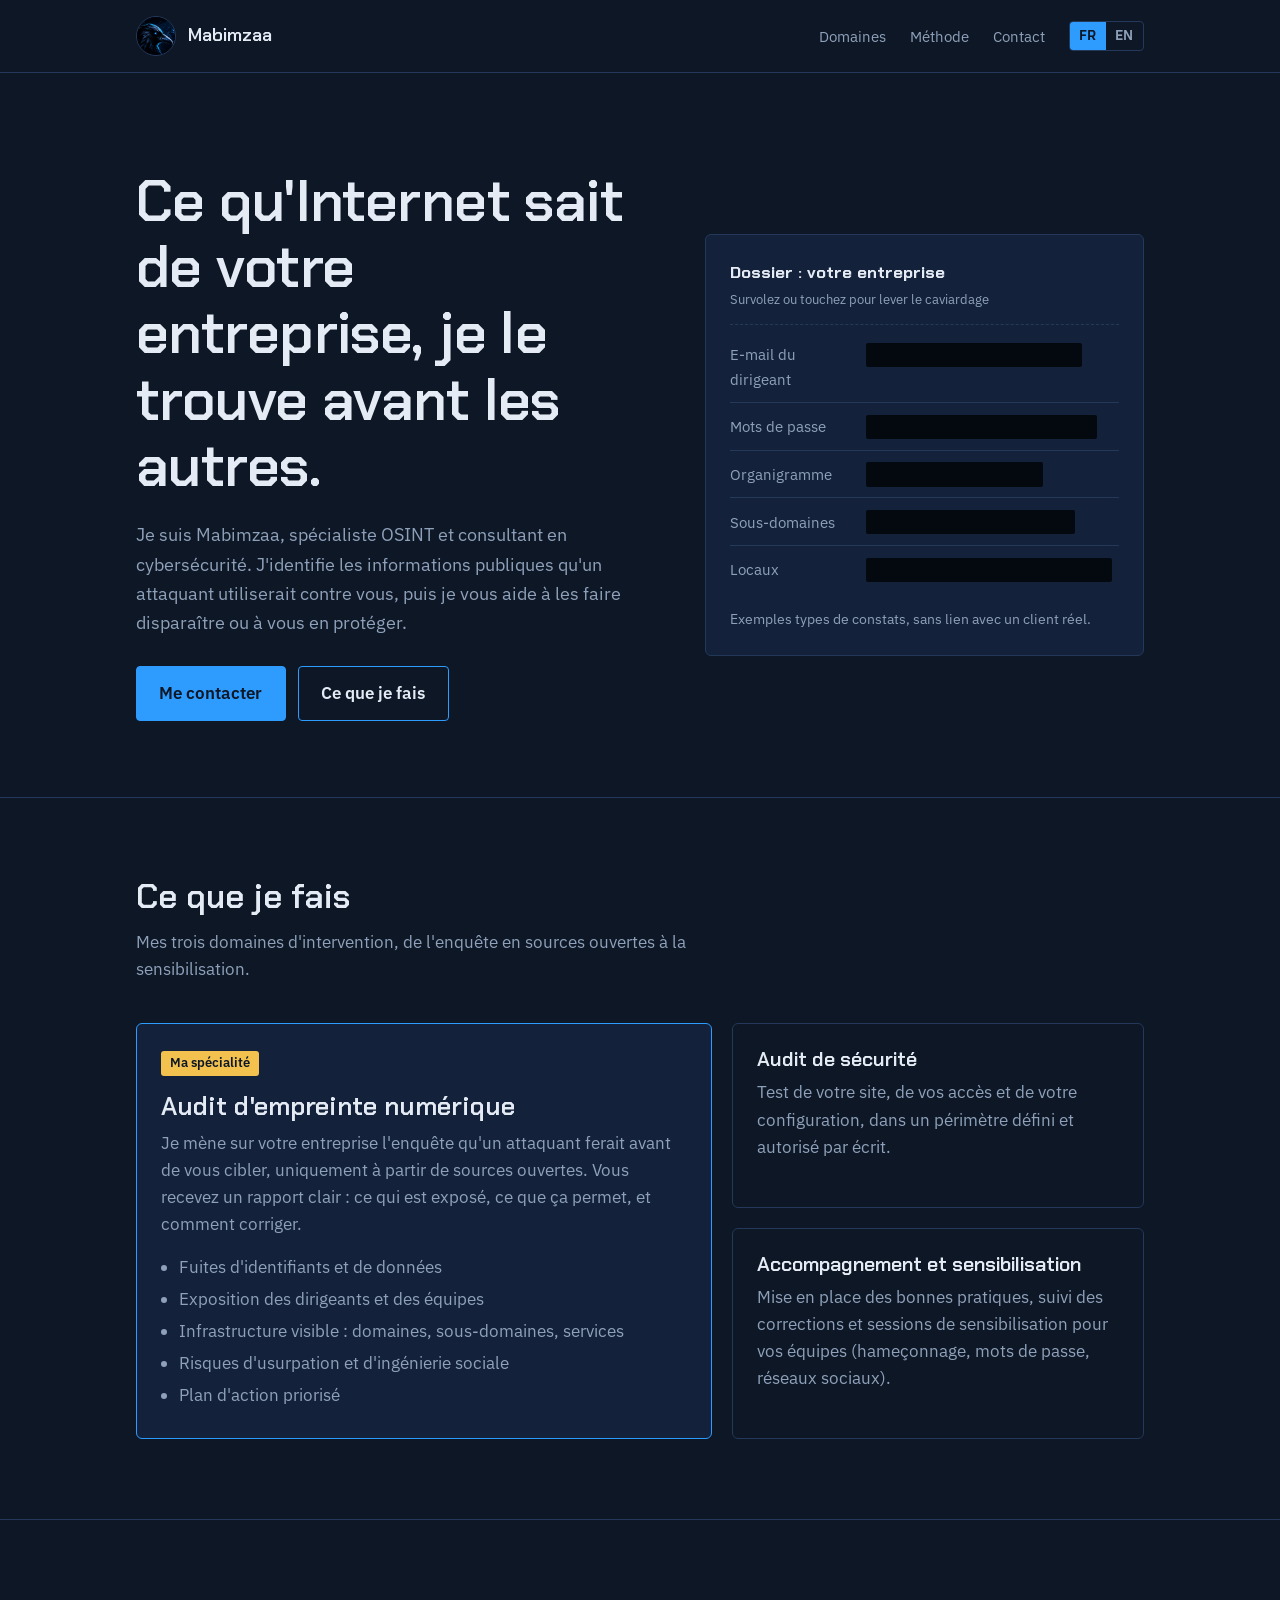
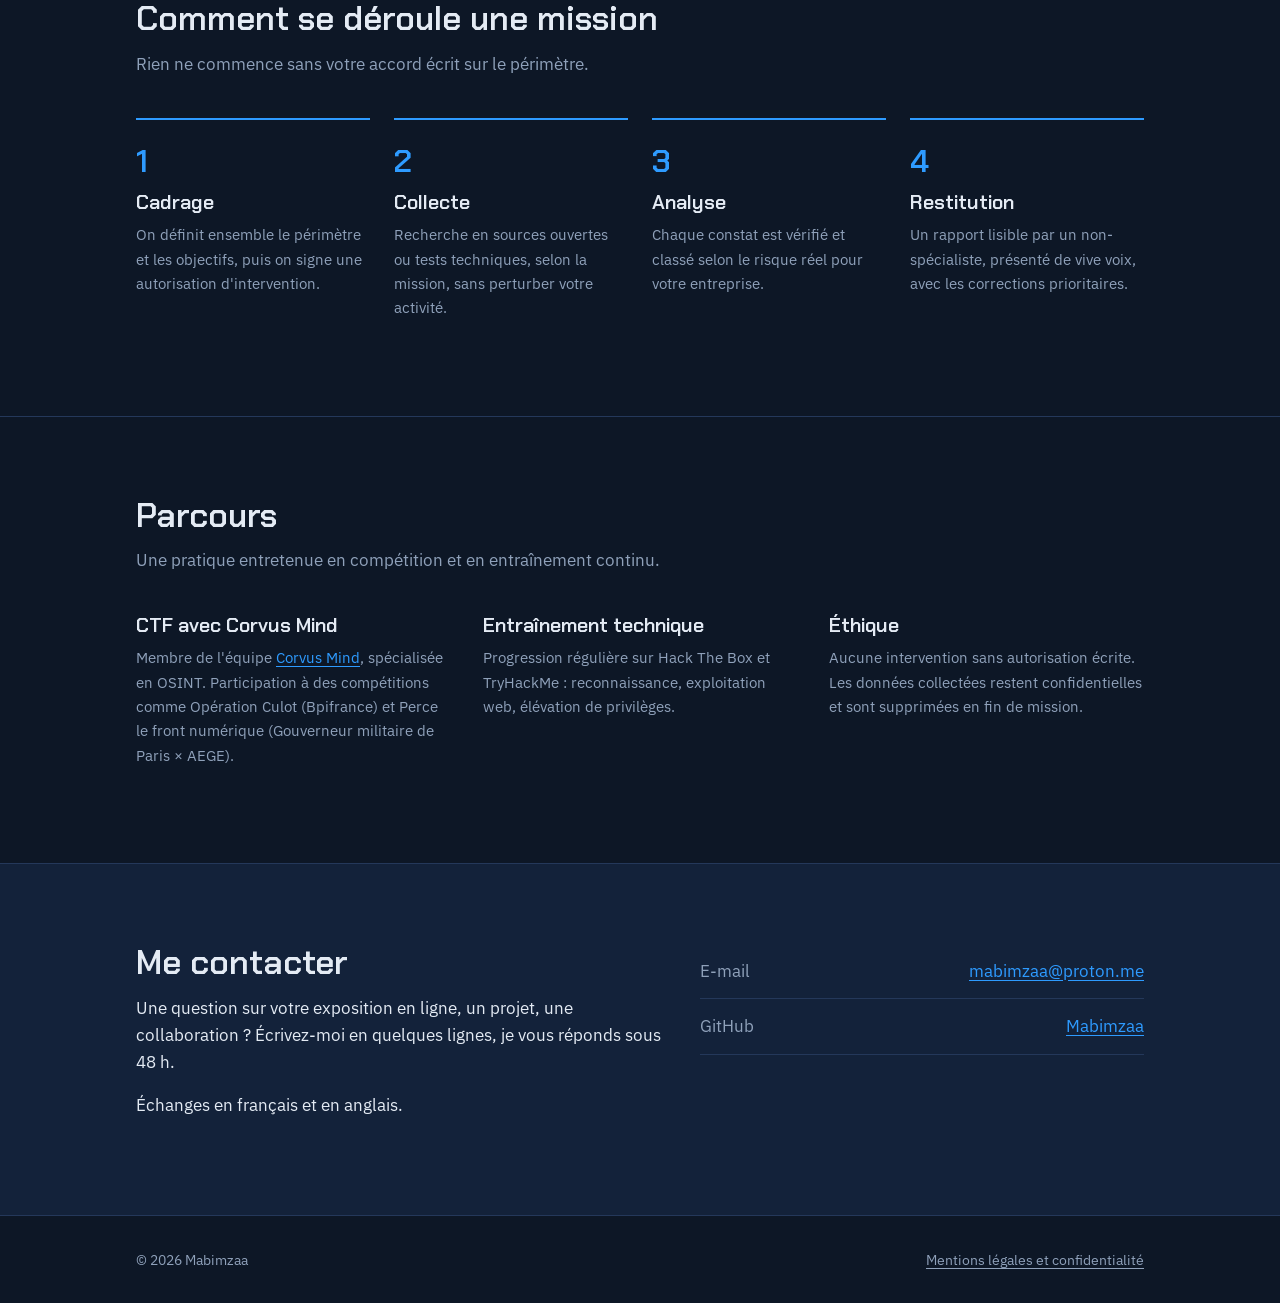
==== index.html @ 9abc3581 "Première version du site" ====
<!doctype html>
<html lang="fr">
<head>
  <meta charset="utf-8">
  <meta name="viewport" content="width=device-width, initial-scale=1">
  <title>Mabimzaa · OSINT et audit de sécurité</title>
  <meta name="description" content="Spécialiste OSINT et consultant en cybersécurité : audit d'empreinte numérique, audit de sécurité et accompagnement pour TPE, PME et indépendants.">

  <link rel="alternate" hreflang="fr" href="https://mabimzaa.github.io/">
  <link rel="alternate" hreflang="en" href="https://mabimzaa.github.io/en/">
  <link rel="alternate" hreflang="x-default" href="https://mabimzaa.github.io/en/">
  <link rel="canonical" href="https://mabimzaa.github.io/">

  <meta property="og:title" content="Mabimzaa · OSINT et audit de sécurité">
  <meta property="og:description" content="Ce qu'Internet sait de votre entreprise, je le trouve avant les autres.">
  <meta property="og:type" content="website">
  <meta property="og:url" content="https://mabimzaa.github.io/">
  <meta property="og:image" content="https://mabimzaa.github.io/assets/avatar.jpg">

  <link rel="icon" href="assets/avatar.jpg">
  <link rel="preconnect" href="https://fonts.googleapis.com">
  <link rel="preconnect" href="https://fonts.gstatic.com" crossorigin>
  <link href="https://fonts.googleapis.com/css2?family=Chakra+Petch:wght@500;600&family=IBM+Plex+Sans:wght@400;500;600&display=swap" rel="stylesheet">
  <link rel="stylesheet" href="assets/style.css">
</head>
<body>
  <a class="skip" href="#contenu">Aller au contenu</a>

  <header class="site-header">
    <div class="wrap">
      <a class="brand" href="./">
        <img src="assets/avatar.jpg" alt="" width="40" height="40">
        Mabimzaa
      </a>
      <nav class="nav" aria-label="Navigation principale">
        <a class="nav-link" href="#services">Domaines</a>
        <a class="nav-link" href="#methode">Méthode</a>
        <a class="nav-link" href="#contact">Contact</a>
        <div class="lang" aria-label="Langue">
          <span aria-current="true">FR</span>
          <a href="en/" hreflang="en" lang="en">EN</a>
        </div>
      </nav>
    </div>
  </header>

  <main id="contenu">

    <!-- HERO -->
    <section class="hero">
      <div class="wrap">
        <div>
          <h1>Ce qu'Internet sait de votre entreprise, je le trouve avant les autres.</h1>
          <p class="lead">Je suis Mabimzaa, spécialiste OSINT et consultant en cybersécurité. J'identifie les informations publiques qu'un attaquant utiliserait contre vous, puis je vous aide à les faire disparaître ou à vous en protéger.</p>
          <div class="actions">
            <a class="btn btn-primary" href="#contact">Me contacter</a>
            <a class="btn btn-ghost" href="#services">Ce que je fais</a>
          </div>
        </div>

        <aside class="dossier" aria-label="Exemple de constats d'un audit">
          <div class="dossier-head">
            <strong>Dossier : votre entreprise</strong>
            <small>Survolez ou touchez pour lever le caviardage</small>
          </div>
          <ul>
            <li>
              <span class="k">E-mail du dirigeant</span>
              <button class="redact" type="button" aria-expanded="false">Visible sur un ancien annuaire</button>
            </li>
            <li>
              <span class="k">Mots de passe</span>
              <button class="redact" type="button" aria-expanded="false">Présents dans 2 fuites publiques</button>
            </li>
            <li>
              <span class="k">Organigramme</span>
              <button class="redact" type="button" aria-expanded="false">Reconstitué via LinkedIn</button>
            </li>
            <li>
              <span class="k">Sous-domaines</span>
              <button class="redact" type="button" aria-expanded="false">Un site de test oublié en ligne</button>
            </li>
            <li>
              <span class="k">Locaux</span>
              <button class="redact" type="button" aria-expanded="false">Badge photographié sur Instagram</button>
            </li>
          </ul>
          <p class="dossier-note">Exemples types de constats, sans lien avec un client réel.</p>
        </aside>
      </div>
    </section>

    <!-- SERVICES -->
    <section class="section" id="services">
      <div class="wrap">
        <h2>Ce que je fais</h2>
        <p class="section-intro">Mes trois domaines d'intervention, de l'enquête en sources ouvertes à la sensibilisation.</p>

        <div class="services">
          <article class="service service-main">
            <span class="tag">Ma spécialité</span>
            <h3>Audit d'empreinte numérique</h3>
            <p>Je mène sur votre entreprise l'enquête qu'un attaquant ferait avant de vous cibler, uniquement à partir de sources ouvertes. Vous recevez un rapport clair : ce qui est exposé, ce que ça permet, et comment corriger.</p>
            <ul>
              <li>Fuites d'identifiants et de données</li>
              <li>Exposition des dirigeants et des équipes</li>
              <li>Infrastructure visible : domaines, sous-domaines, services</li>
              <li>Risques d'usurpation et d'ingénierie sociale</li>
              <li>Plan d'action priorisé</li>
            </ul>
          </article>

          <article class="service">
            <h3>Audit de sécurité</h3>
            <p>Test de votre site, de vos accès et de votre configuration, dans un périmètre défini et autorisé par écrit.</p>
          </article>

          <article class="service">
            <h3>Accompagnement et sensibilisation</h3>
            <p>Mise en place des bonnes pratiques, suivi des corrections et sessions de sensibilisation pour vos équipes (hameçonnage, mots de passe, réseaux sociaux).</p>
          </article>
        </div>
      </div>
    </section>

    <!-- METHODE -->
    <section class="section" id="methode">
      <div class="wrap">
        <h2>Comment se déroule une mission</h2>
        <p class="section-intro">Rien ne commence sans votre accord écrit sur le périmètre.</p>

        <ol class="steps">
          <li>
            <h3>Cadrage</h3>
            <p>On définit ensemble le périmètre et les objectifs, puis on signe une autorisation d'intervention.</p>
          </li>
          <li>
            <h3>Collecte</h3>
            <p>Recherche en sources ouvertes ou tests techniques, selon la mission, sans perturber votre activité.</p>
          </li>
          <li>
            <h3>Analyse</h3>
            <p>Chaque constat est vérifié et classé selon le risque réel pour votre entreprise.</p>
          </li>
          <li>
            <h3>Restitution</h3>
            <p>Un rapport lisible par un non-spécialiste, présenté de vive voix, avec les corrections prioritaires.</p>
          </li>
        </ol>
      </div>
    </section>

    <!-- PARCOURS -->
    <section class="section" id="parcours">
      <div class="wrap">
        <h2>Parcours</h2>
        <p class="section-intro">Une pratique entretenue en compétition et en entraînement continu.</p>

        <div class="track">
          <div>
            <h3>CTF avec Corvus Mind</h3>
            <p>Membre de l'équipe <a href="https://shsh-commits.github.io/corvusmind/">Corvus Mind</a>, spécialisée en OSINT. Participation à des compétitions comme Opération Culot (Bpifrance) et Perce le front numérique (Gouverneur militaire de Paris × AEGE).</p>
          </div>
          <div>
            <h3>Entraînement technique</h3>
            <p>Progression régulière sur Hack The Box et TryHackMe : reconnaissance, exploitation web, élévation de privilèges.</p>
          </div>
          <div>
            <h3>Éthique</h3>
            <p>Aucune intervention sans autorisation écrite. Les données collectées restent confidentielles et sont supprimées en fin de mission.</p>
          </div>
        </div>
      </div>
    </section>

    <!-- CONTACT -->
    <section class="section contact" id="contact">
      <div class="wrap">
        <div>
          <h2>Me contacter</h2>
          <p>Une question sur votre exposition en ligne, un projet, une collaboration ? Écrivez-moi en quelques lignes, je vous réponds sous 48 h.</p>
          <p>Échanges en français et en anglais.</p>
        </div>
        <ul class="contact-list">
          <li><span>E-mail</span> <a href="mailto:mabimzaa@proton.me">mabimzaa@proton.me</a></li>
          <li><span>GitHub</span> <a href="https://github.com/Mabimzaa">Mabimzaa</a></li>
        </ul>
      </div>
    </section>

  </main>

  <footer class="site-footer">
    <div class="wrap">
      <span>© <span id="year">2026</span> Mabimzaa</span>
      <a href="mentions-legales.html">Mentions légales et confidentialité</a>
    </div>
  </footer>

  <script src="assets/main.js"></script>
</body>
</html>
---- assets/style.css ----
/* ==========================================================
   Mabimzaa — site perso OSINT & cybersécurité
   Palette reprise de l'avatar (bleu nuit + bleu électrique)
   + un jaune "surligneur" pour ce qui a été trouvé.
   ========================================================== */

:root {
  --ink: #0d1726;          /* fond principal, bleu nuit */
  --ink-2: #13223a;        /* panneaux */
  --line: #24385a;         /* traits, bordures */
  --text: #e4ebf4;         /* texte principal */
  --muted: #8fa1ba;        /* texte secondaire */
  --signal: #2e9bff;       /* bleu électrique (œil du corbeau) */
  --found: #f2c14e;        /* surligneur : ce qui a été trouvé */
  --redact: #04080f;       /* bandes de caviardage */

  --font-display: "Chakra Petch", system-ui, sans-serif;
  --font-body: "IBM Plex Sans", system-ui, sans-serif;

  --wrap: 68rem;
  --gutter: clamp(1rem, 4vw, 2.5rem);
}

*,
*::before,
*::after { box-sizing: border-box; }

html { scroll-behavior: smooth; }

body {
  margin: 0;
  background: var(--ink);
  color: var(--text);
  font-family: var(--font-body);
  font-size: 1.0625rem;
  line-height: 1.6;
  -webkit-font-smoothing: antialiased;
}

img { max-width: 100%; display: block; }

a { color: var(--signal); text-underline-offset: 0.2em; }
a:hover { color: var(--text); }

:focus-visible {
  outline: 2px solid var(--found);
  outline-offset: 3px;
  border-radius: 2px;
}

.skip {
  position: absolute;
  left: -999px;
  top: 0.5rem;
  background: var(--found);
  color: var(--ink);
  padding: 0.5rem 1rem;
  z-index: 10;
}
.skip:focus { left: 0.5rem; }

.wrap {
  max-width: var(--wrap);
  margin: 0 auto;
  padding: 0 var(--gutter);
}

h1, h2, h3 {
  font-family: var(--font-display);
  font-weight: 600;
  line-height: 1.15;
  margin: 0;
}

h2 { font-size: clamp(1.6rem, 3vw, 2.1rem); margin-bottom: 0.75rem; }
h3 { font-size: 1.25rem; margin-bottom: 0.5rem; }

p { margin: 0 0 1rem; max-width: 62ch; }

/* ---------- En-tête ---------- */

.site-header {
  border-bottom: 1px solid var(--line);
}
.site-header .wrap {
  display: flex;
  align-items: center;
  justify-content: space-between;
  gap: 1rem;
  min-height: 4.5rem;
}

.brand {
  display: flex;
  align-items: center;
  gap: 0.75rem;
  color: var(--text);
  text-decoration: none;
  font-family: var(--font-display);
  font-weight: 600;
  font-size: 1.15rem;
}
.brand img {
  width: 2.5rem;
  height: 2.5rem;
  border-radius: 50%;
  object-fit: cover;
  border: 1px solid var(--line);
}

.nav {
  display: flex;
  align-items: center;
  gap: 1.5rem;
  font-size: 0.95rem;
}
.nav a { color: var(--muted); text-decoration: none; }
.nav a:hover { color: var(--text); }

.lang {
  display: flex;
  border: 1px solid var(--line);
  border-radius: 4px;
  overflow: hidden;
}
.lang a,
.lang span {
  padding: 0.2rem 0.6rem;
  font-size: 0.85rem;
  font-weight: 600;
}
.lang span { background: var(--signal); color: var(--ink); }
.lang a { color: var(--muted); }

@media (max-width: 720px) {
  .nav .nav-link { display: none; }
}

/* ---------- Hero ---------- */

.hero {
  padding: clamp(3rem, 8vw, 6rem) 0 clamp(3rem, 6vw, 5rem);
}
.hero .wrap {
  display: grid;
  grid-template-columns: 1.15fr 1fr;
  gap: clamp(2rem, 5vw, 4rem);
  align-items: center;
}

.hero h1 {
  font-size: clamp(2.2rem, 5vw, 3.6rem);
  letter-spacing: -0.01em;
  margin-bottom: 1.25rem;
}

.hero .lead {
  color: var(--muted);
  font-size: 1.15rem;
}

.actions {
  display: flex;
  flex-wrap: wrap;
  gap: 0.75rem;
  margin-top: 1.75rem;
}

.btn {
  display: inline-block;
  padding: 0.8rem 1.4rem;
  border-radius: 4px;
  font-weight: 600;
  text-decoration: none;
  border: 1px solid var(--signal);
}
.btn-primary { background: var(--signal); color: var(--ink); }
.btn-primary:hover { background: var(--text); border-color: var(--text); color: var(--ink); }
.btn-ghost { color: var(--text); }
.btn-ghost:hover { background: var(--ink-2); color: var(--text); }

@media (max-width: 860px) {
  .hero .wrap { grid-template-columns: 1fr; }
}

/* ---------- Le dossier caviardé (élément signature) ---------- */

.dossier {
  background: var(--ink-2);
  border: 1px solid var(--line);
  border-radius: 6px;
  padding: 1.5rem;
  font-size: 0.95rem;
}

.dossier-head {
  display: flex;
  flex-direction: column;
  gap: 0.2rem;
  padding-bottom: 0.9rem;
  margin-bottom: 0.4rem;
  border-bottom: 1px dashed var(--line);
}
.dossier-head strong {
  font-family: var(--font-display);
  font-size: 1.05rem;
}
.dossier-head small { color: var(--muted); }

.dossier ul {
  list-style: none;
  margin: 0;
  padding: 0;
}
.dossier li {
  display: grid;
  grid-template-columns: 0.75fr 1.5fr;
  gap: 1rem;
  align-items: baseline;
  padding: 0.7rem 0;
  border-bottom: 1px solid var(--line);
}
.dossier li:last-child { border-bottom: 0; }
.dossier .k { color: var(--muted); }

/* La bande noire se lève au survol, au focus ou au toucher */
.redact {
  all: unset;
  cursor: pointer;
  position: relative;
  justify-self: start;
  border-radius: 2px;
  color: var(--found);
  line-height: 1.4;
}
.redact::after {
  content: "";
  position: absolute;
  inset: -0.1em -0.25em;
  background: var(--redact);
  border-radius: 2px;
  transform-origin: right;
  transition: transform 0.35s ease;
}
.redact:hover::after,
.redact:focus-visible::after,
.redact.is-open::after {
  transform: scaleX(0);
}
.redact:focus-visible { outline: 2px solid var(--found); outline-offset: 4px; }

.dossier-note {
  margin: 1rem 0 0;
  font-size: 0.85rem;
  color: var(--muted);
}

@media (max-width: 520px) {
  .dossier li { grid-template-columns: 1fr; gap: 0.25rem; }
}

/* ---------- Sections ---------- */

.section {
  padding: clamp(3rem, 7vw, 5rem) 0;
  border-top: 1px solid var(--line);
}
.section-intro { color: var(--muted); margin-bottom: 2.5rem; }

/* Services : l'audit OSINT en vedette, les deux autres à côté */
.services {
  display: grid;
  grid-template-columns: 1.4fr 1fr;
  grid-template-rows: auto auto;
  gap: 1.25rem;
}
.service {
  padding: 1.5rem;
  border: 1px solid var(--line);
  border-radius: 6px;
}
.service ul {
  margin: 0.75rem 0 0;
  padding-left: 1.1rem;
  color: var(--muted);
}
.service li { margin-bottom: 0.3rem; }
.service p { color: var(--muted); }

.service-main {
  grid-row: span 2;
  background: var(--ink-2);
  border-color: var(--signal);
}
.service-main h3 { font-size: 1.6rem; }
.service-main .tag {
  display: inline-block;
  font-size: 0.8rem;
  font-weight: 600;
  color: var(--ink);
  background: var(--found);
  padding: 0.15rem 0.55rem;
  border-radius: 3px;
  margin-bottom: 1rem;
}

@media (max-width: 860px) {
  .services { grid-template-columns: 1fr; }
  .service-main { grid-row: auto; }
}

/* Méthode : une vraie séquence, donc numérotée */
.steps {
  list-style: none;
  margin: 0;
  padding: 0;
  display: grid;
  grid-template-columns: repeat(4, 1fr);
  gap: 1.5rem;
  counter-reset: step;
}
.steps li {
  counter-increment: step;
  border-top: 2px solid var(--signal);
  padding-top: 1rem;
}
.steps li::before {
  content: counter(step);
  font-family: var(--font-display);
  font-size: 2rem;
  font-weight: 600;
  color: var(--signal);
  display: block;
  margin-bottom: 0.25rem;
}
.steps p { color: var(--muted); font-size: 0.95rem; }

@media (max-width: 860px) {
  .steps { grid-template-columns: 1fr 1fr; }
}
@media (max-width: 520px) {
  .steps { grid-template-columns: 1fr; }
}

/* Parcours */
.track {
  display: grid;
  grid-template-columns: repeat(3, 1fr);
  gap: 2rem;
}
.track h3 { color: var(--text); }
.track p { color: var(--muted); font-size: 0.95rem; }

@media (max-width: 860px) {
  .track { grid-template-columns: 1fr; }
}

/* Contact */
.contact {
  background: var(--ink-2);
}
.contact .wrap {
  display: grid;
  grid-template-columns: 1.2fr 1fr;
  gap: 2rem;
  align-items: start;
}
.contact-list {
  list-style: none;
  margin: 0;
  padding: 0;
}
.contact-list li {
  padding: 0.85rem 0;
  border-bottom: 1px solid var(--line);
  display: flex;
  justify-content: space-between;
  gap: 1rem;
  flex-wrap: wrap;
}
.contact-list span { color: var(--muted); }

@media (max-width: 860px) {
  .contact .wrap { grid-template-columns: 1fr; }
}

/* ---------- Pied de page ---------- */

.site-footer {
  border-top: 1px solid var(--line);
  padding: 2rem 0;
  font-size: 0.9rem;
  color: var(--muted);
}
.site-footer .wrap {
  display: flex;
  justify-content: space-between;
  gap: 1rem;
  flex-wrap: wrap;
}
.site-footer a { color: var(--muted); }
.site-footer a:hover { color: var(--text); }

/* ---------- Pages texte (mentions légales) ---------- */

.legal {
  padding: clamp(3rem, 6vw, 4.5rem) 0;
}
.legal h1 { font-size: clamp(2rem, 4vw, 2.6rem); margin-bottom: 2rem; }
.legal h2 { font-size: 1.3rem; margin: 2.25rem 0 0.6rem; }
.legal p, .legal li { color: var(--muted); }
.legal .todo {
  color: var(--found);
  font-weight: 600;
}

/* ---------- Accessibilité ---------- */

@media (prefers-reduced-motion: reduce) {
  html { scroll-behavior: auto; }
  .redact::after { transition: none; }
}
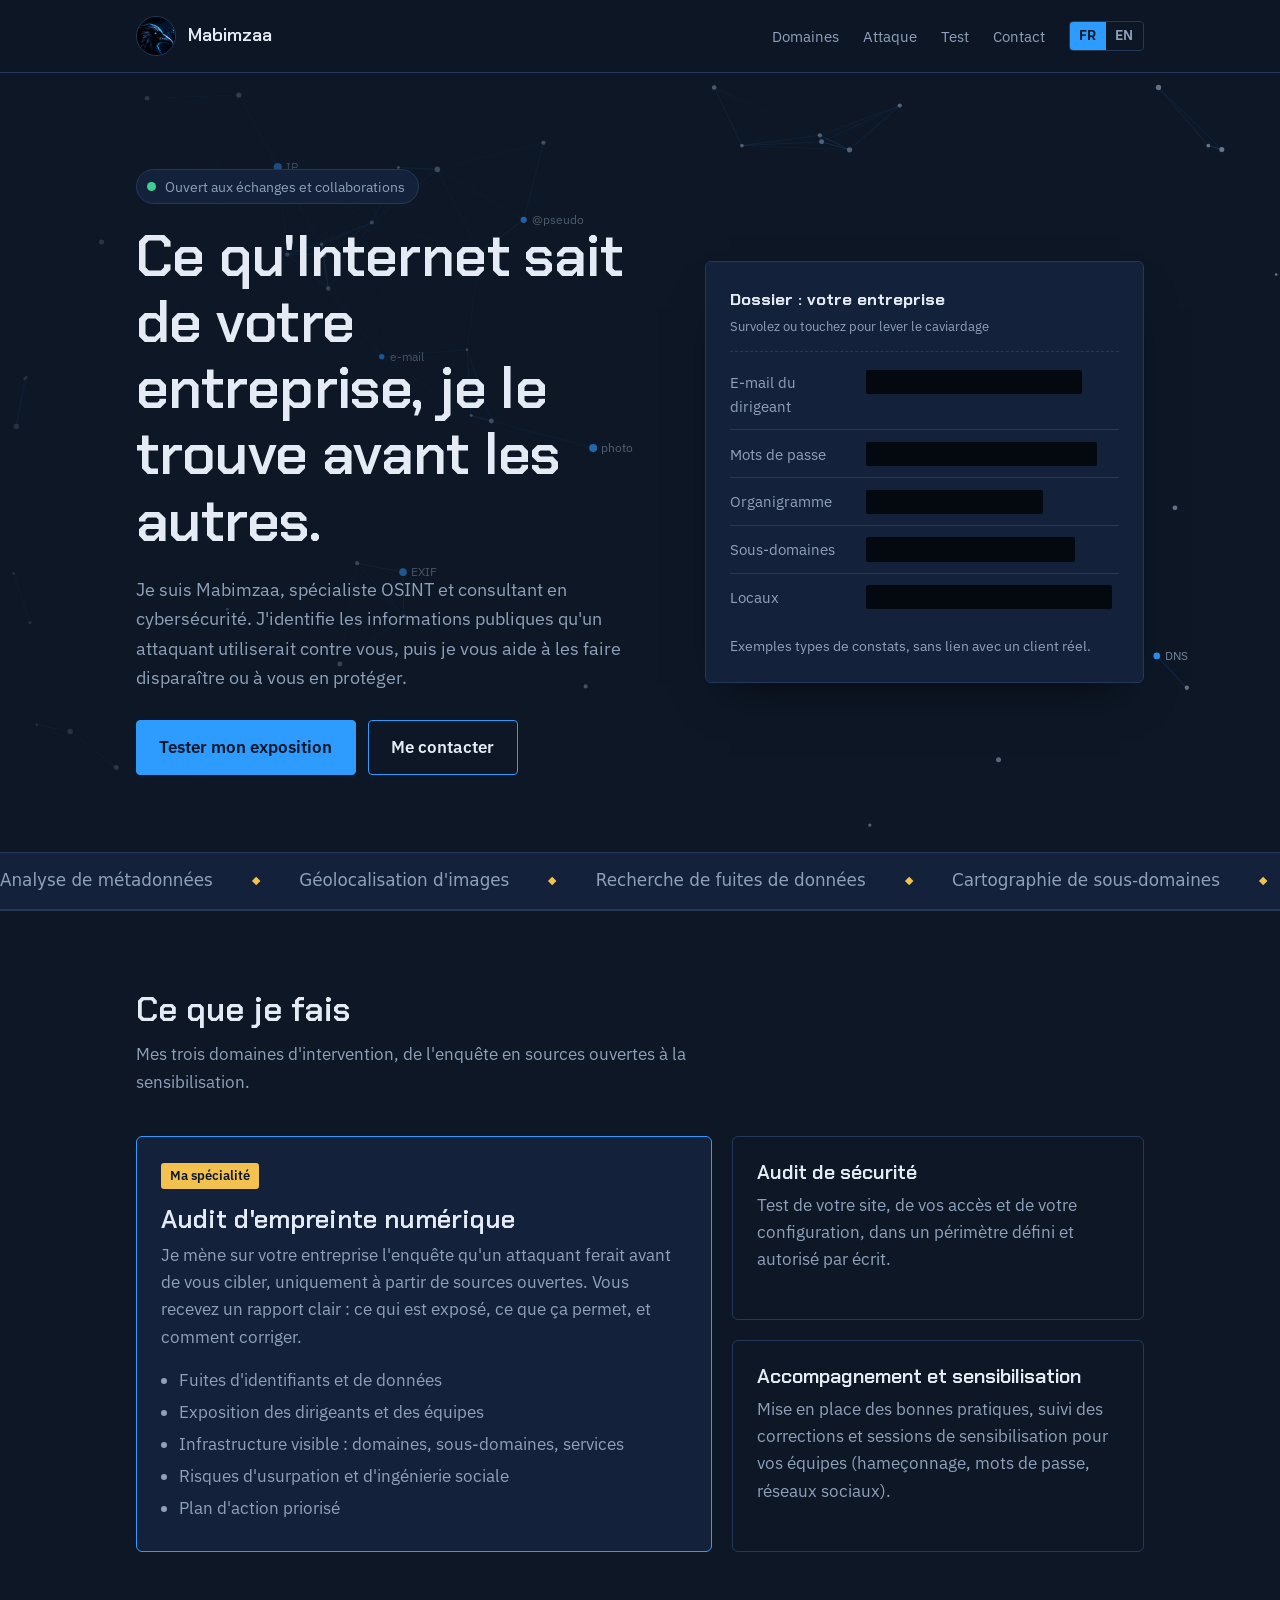
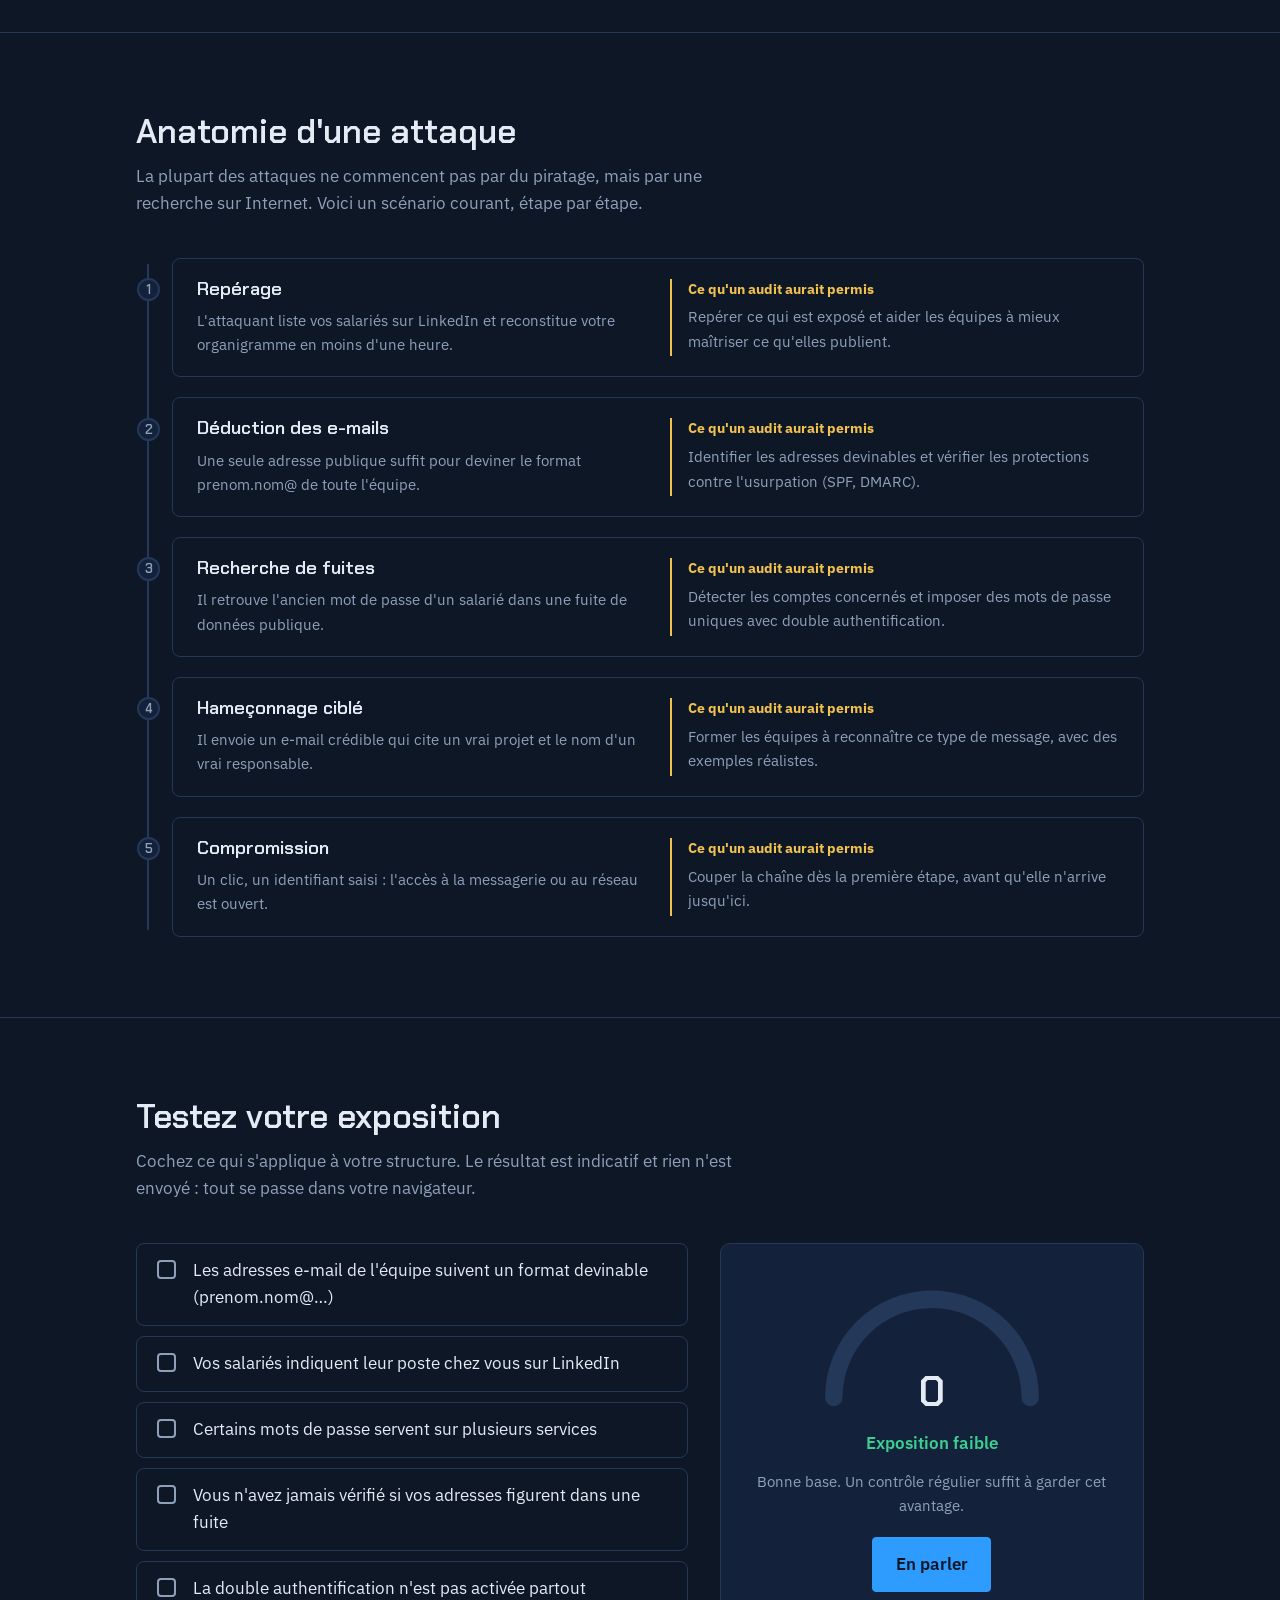
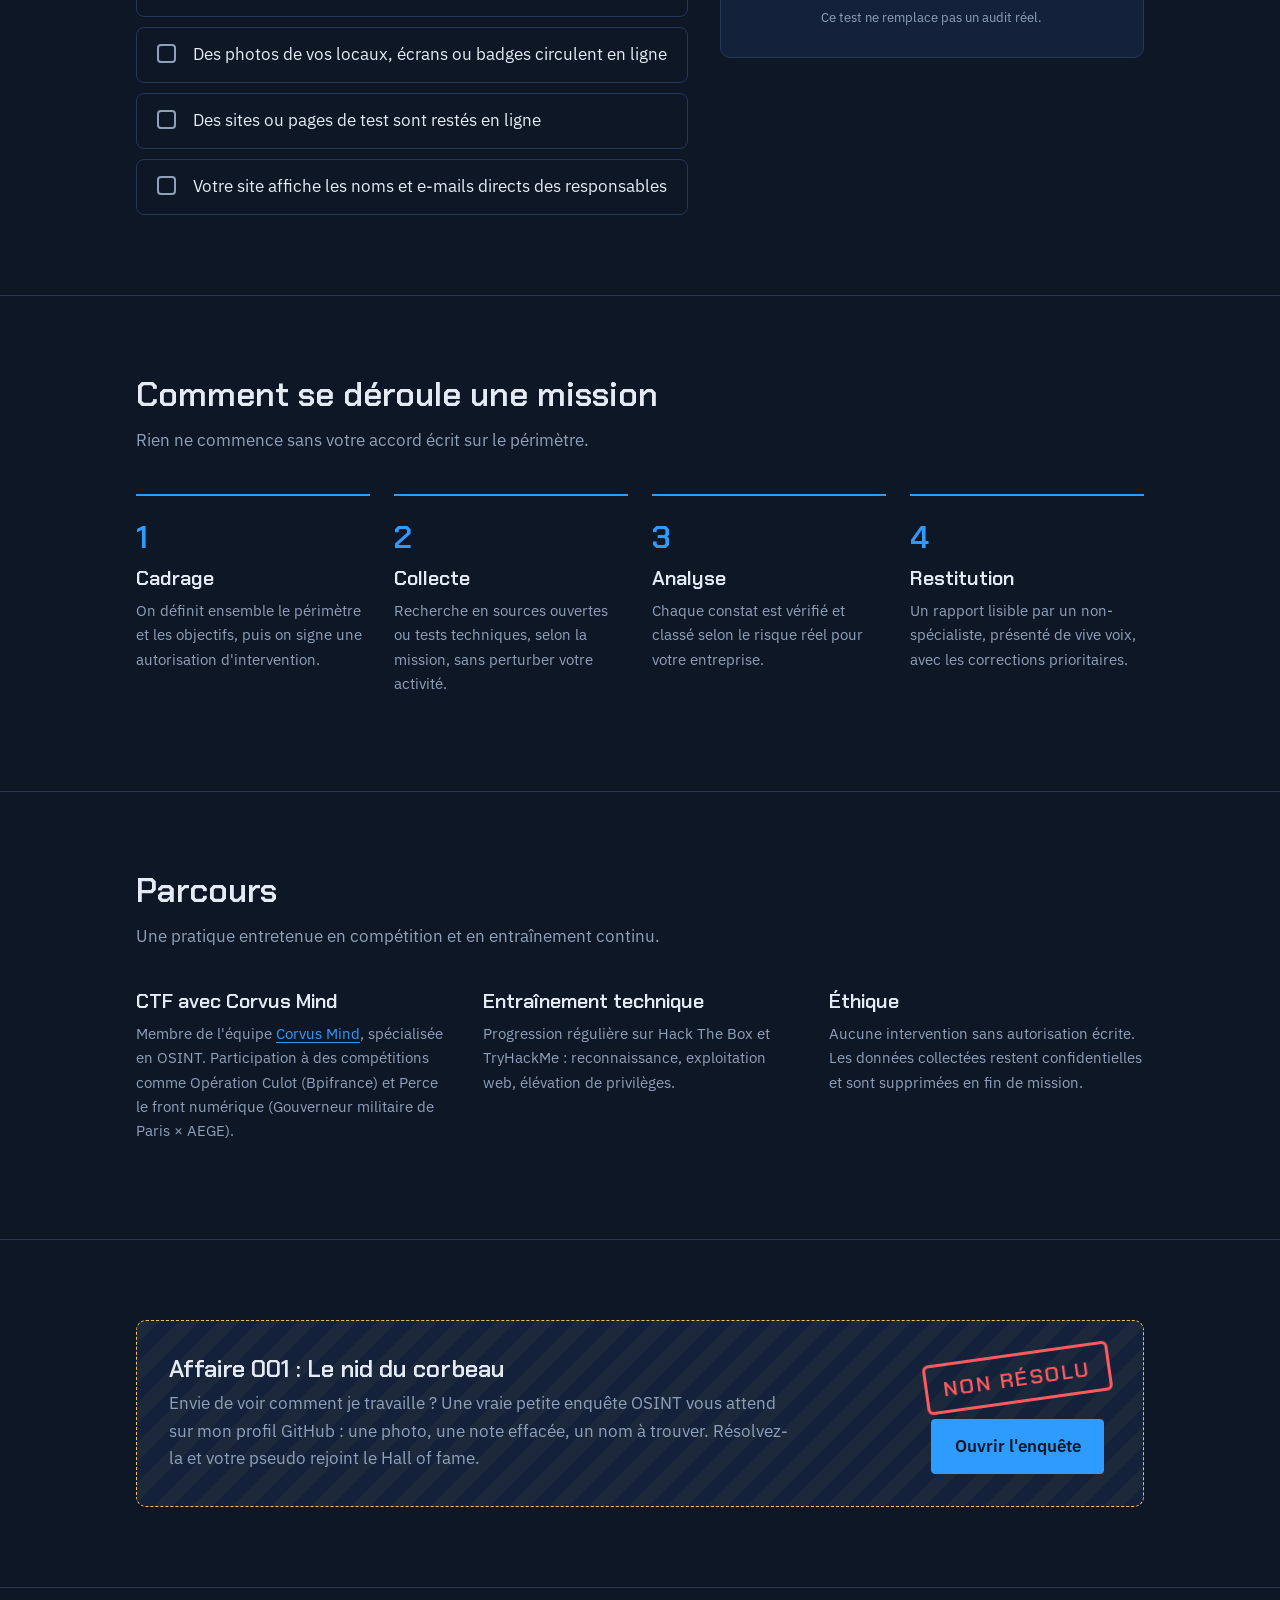
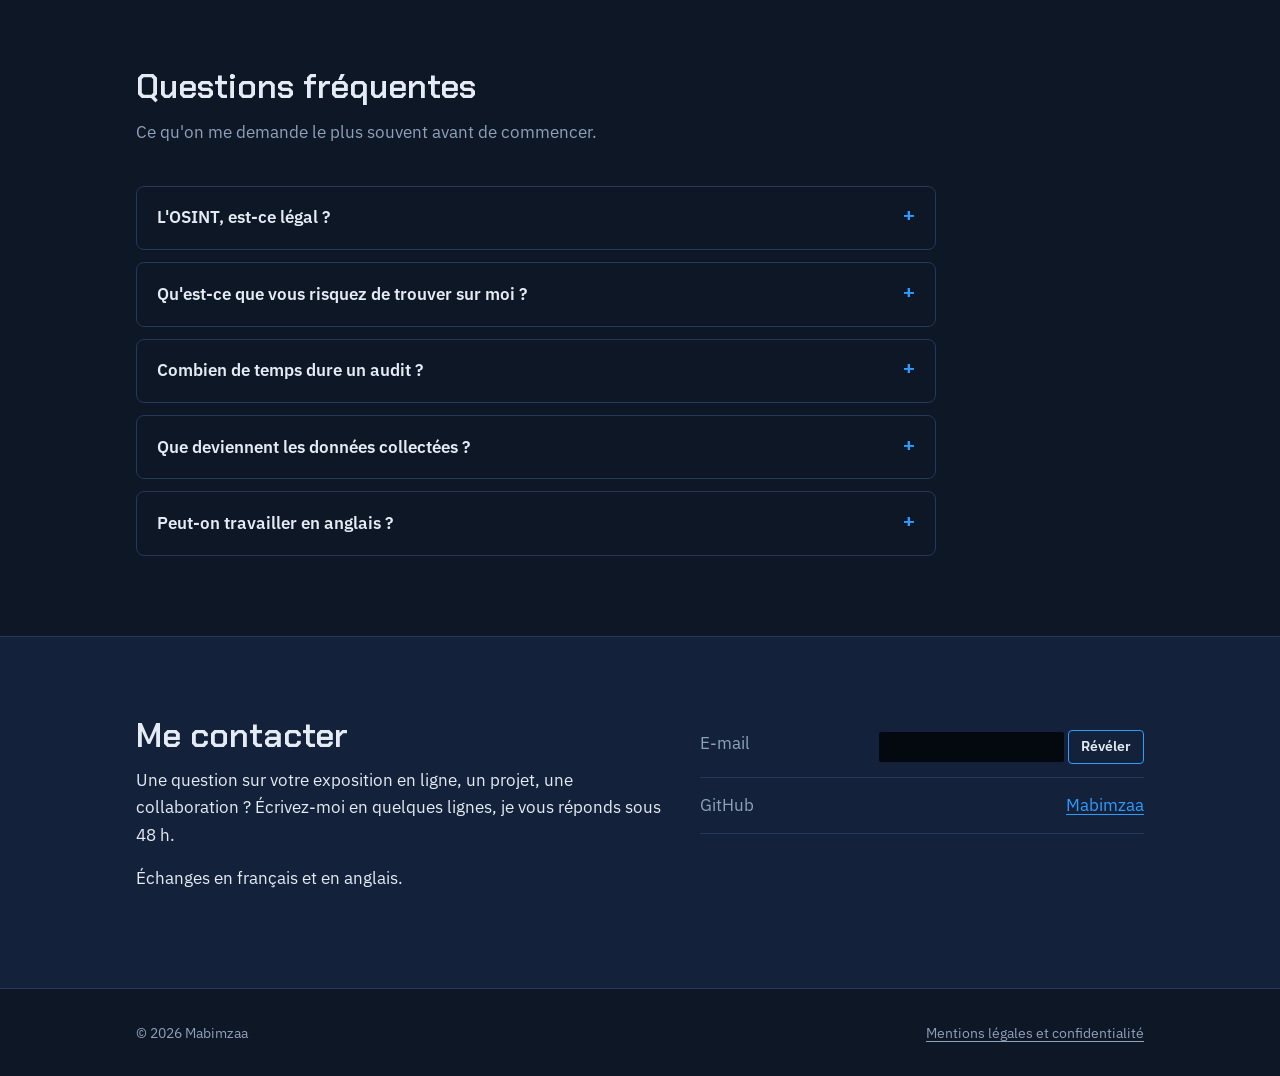
==== commit 2e09a029: "Site v2: new sections and effects" ====
--- a/index.html
+++ b/index.html
@@ -4,7 +4,7 @@
   <meta charset="utf-8">
   <meta name="viewport" content="width=device-width, initial-scale=1">
   <title>Mabimzaa · OSINT et audit de sécurité</title>
-  <meta name="description" content="Spécialiste OSINT et consultant en cybersécurité : audit d'empreinte numérique, audit de sécurité et accompagnement pour TPE, PME et indépendants.">
+  <meta name="description" content="Spécialiste OSINT et consultant en cybersécurité : audit d'empreinte numérique, tests de sécurité et sensibilisation pour TPE, PME et indépendants.">
 
   <link rel="alternate" hreflang="fr" href="https://mabimzaa.github.io/">
   <link rel="alternate" hreflang="en" href="https://mabimzaa.github.io/en/">
@@ -24,6 +24,7 @@
   <link rel="stylesheet" href="assets/style.css">
 </head>
 <body>
+  <div class="progress" aria-hidden="true"></div>
   <a class="skip" href="#contenu">Aller au contenu</a>
 
   <header class="site-header">
@@ -34,7 +35,8 @@
       </a>
       <nav class="nav" aria-label="Navigation principale">
         <a class="nav-link" href="#services">Domaines</a>
-        <a class="nav-link" href="#methode">Méthode</a>
+        <a class="nav-link" href="#attaque">Attaque</a>
+        <a class="nav-link" href="#test">Test</a>
         <a class="nav-link" href="#contact">Contact</a>
         <div class="lang" aria-label="Langue">
           <span aria-current="true">FR</span>
@@ -48,13 +50,15 @@
 
     <!-- HERO -->
     <section class="hero">
+      <canvas class="graph" aria-hidden="true" data-labels="@pseudo|e-mail|domaine|photo|LinkedIn|DNS|fuite|IP|EXIF"></canvas>
       <div class="wrap">
         <div>
-          <h1>Ce qu'Internet sait de votre entreprise, je le trouve avant les autres.</h1>
+          <p class="status"><i aria-hidden="true"></i>Ouvert aux échanges et collaborations</p>
+          <h1 data-scramble>Ce qu'Internet sait de votre entreprise, je le trouve avant les autres.</h1>
           <p class="lead">Je suis Mabimzaa, spécialiste OSINT et consultant en cybersécurité. J'identifie les informations publiques qu'un attaquant utiliserait contre vous, puis je vous aide à les faire disparaître ou à vous en protéger.</p>
           <div class="actions">
-            <a class="btn btn-primary" href="#contact">Me contacter</a>
-            <a class="btn btn-ghost" href="#services">Ce que je fais</a>
+            <a class="btn btn-primary" href="#test">Tester mon exposition</a>
+            <a class="btn btn-ghost" href="#contact">Me contacter</a>
           </div>
         </div>
 
@@ -90,14 +94,22 @@
       </div>
     </section>
 
+    <!-- TECHNIQUES -->
+    <div class="ticker" aria-label="Techniques OSINT">
+      <div class="ticker-track">
+        <span>Analyse de métadonnées</span><span>Géolocalisation d'images</span><span>Recherche de fuites de données</span><span>Cartographie de sous-domaines</span><span>Pivot sur pseudonymes</span><span>Analyse des réseaux sociaux</span><span>Historique DNS</span><span>Archives web</span><span>Recherche inversée d'images</span>
+        <span aria-hidden="true">Analyse de métadonnées</span><span aria-hidden="true">Géolocalisation d'images</span><span aria-hidden="true">Recherche de fuites de données</span><span aria-hidden="true">Cartographie de sous-domaines</span><span aria-hidden="true">Pivot sur pseudonymes</span><span aria-hidden="true">Analyse des réseaux sociaux</span><span aria-hidden="true">Historique DNS</span><span aria-hidden="true">Archives web</span><span aria-hidden="true">Recherche inversée d'images</span>
+      </div>
+    </div>
+
     <!-- SERVICES -->
     <section class="section" id="services">
       <div class="wrap">
-        <h2>Ce que je fais</h2>
-        <p class="section-intro">Mes trois domaines d'intervention, de l'enquête en sources ouvertes à la sensibilisation.</p>
+        <h2 class="reveal">Ce que je fais</h2>
+        <p class="section-intro reveal">Mes trois domaines d'intervention, de l'enquête en sources ouvertes à la sensibilisation.</p>
 
         <div class="services">
-          <article class="service service-main">
+          <article class="service service-main glow reveal">
             <span class="tag">Ma spécialité</span>
             <h3>Audit d'empreinte numérique</h3>
             <p>Je mène sur votre entreprise l'enquête qu'un attaquant ferait avant de vous cibler, uniquement à partir de sources ouvertes. Vous recevez un rapport clair : ce qui est exposé, ce que ça permet, et comment corriger.</p>
@@ -110,12 +122,12 @@
             </ul>
           </article>
 
-          <article class="service">
+          <article class="service glow reveal">
             <h3>Audit de sécurité</h3>
             <p>Test de votre site, de vos accès et de votre configuration, dans un périmètre défini et autorisé par écrit.</p>
           </article>
 
-          <article class="service">
+          <article class="service glow reveal">
             <h3>Accompagnement et sensibilisation</h3>
             <p>Mise en place des bonnes pratiques, suivi des corrections et sessions de sensibilisation pour vos équipes (hameçonnage, mots de passe, réseaux sociaux).</p>
           </article>
@@ -123,26 +135,111 @@
       </div>
     </section>
 
+    <!-- ANATOMIE D'UNE ATTAQUE -->
+    <section class="section" id="attaque">
+      <div class="wrap">
+        <h2 class="reveal">Anatomie d'une attaque</h2>
+        <p class="section-intro reveal">La plupart des attaques ne commencent pas par du piratage, mais par une recherche sur Internet. Voici un scénario courant, étape par étape.</p>
+
+        <ol class="attack">
+          <li>
+            <div>
+              <h3>Repérage</h3>
+              <p>L'attaquant liste vos salariés sur LinkedIn et reconstitue votre organigramme en moins d'une heure.</p>
+            </div>
+            <div class="fix"><strong>Ce qu'un audit aurait permis</strong><p>Repérer ce qui est exposé et aider les équipes à mieux maîtriser ce qu'elles publient.</p></div>
+          </li>
+          <li>
+            <div>
+              <h3>Déduction des e-mails</h3>
+              <p>Une seule adresse publique suffit pour deviner le format prenom.nom@ de toute l'équipe.</p>
+            </div>
+            <div class="fix"><strong>Ce qu'un audit aurait permis</strong><p>Identifier les adresses devinables et vérifier les protections contre l'usurpation (SPF, DMARC).</p></div>
+          </li>
+          <li>
+            <div>
+              <h3>Recherche de fuites</h3>
+              <p>Il retrouve l'ancien mot de passe d'un salarié dans une fuite de données publique.</p>
+            </div>
+            <div class="fix"><strong>Ce qu'un audit aurait permis</strong><p>Détecter les comptes concernés et imposer des mots de passe uniques avec double authentification.</p></div>
+          </li>
+          <li>
+            <div>
+              <h3>Hameçonnage ciblé</h3>
+              <p>Il envoie un e-mail crédible qui cite un vrai projet et le nom d'un vrai responsable.</p>
+            </div>
+            <div class="fix"><strong>Ce qu'un audit aurait permis</strong><p>Former les équipes à reconnaître ce type de message, avec des exemples réalistes.</p></div>
+          </li>
+          <li>
+            <div>
+              <h3>Compromission</h3>
+              <p>Un clic, un identifiant saisi : l'accès à la messagerie ou au réseau est ouvert.</p>
+            </div>
+            <div class="fix"><strong>Ce qu'un audit aurait permis</strong><p>Couper la chaîne dès la première étape, avant qu'elle n'arrive jusqu'ici.</p></div>
+          </li>
+        </ol>
+      </div>
+    </section>
+
+    <!-- TEST D'EXPOSITION -->
+    <section class="section" id="test">
+      <div class="wrap">
+        <h2 class="reveal">Testez votre exposition</h2>
+        <p class="section-intro reveal">Cochez ce qui s'applique à votre structure. Le résultat est indicatif et rien n'est envoyé : tout se passe dans votre navigateur.</p>
+
+        <div class="exposure" data-exposure data-levels='[
+          {"max":20,"label":"Exposition faible","color":"#3ccf91","advice":"Bonne base. Un contrôle régulier suffit à garder cet avantage."},
+          {"max":50,"label":"Exposition modérée","color":"#f2c14e","advice":"Quelques points d’entrée existent. Ils sont souvent simples à corriger."},
+          {"max":75,"label":"Exposition élevée","color":"#ff8a3d","advice":"Un attaquant aurait de quoi construire un scénario crédible contre vous."},
+          {"max":100,"label":"Exposition critique","color":"#ff5a5f","advice":"Plusieurs étapes de l’attaque décrite plus haut sont déjà à sa portée."}
+        ]'>
+          <fieldset class="checks">
+            <legend class="sr-only">Facteurs d'exposition</legend>
+            <label class="check"><input type="checkbox" value="2"><span>Les adresses e-mail de l'équipe suivent un format devinable (prenom.nom@…)</span></label>
+            <label class="check"><input type="checkbox" value="2"><span>Vos salariés indiquent leur poste chez vous sur LinkedIn</span></label>
+            <label class="check"><input type="checkbox" value="3"><span>Certains mots de passe servent sur plusieurs services</span></label>
+            <label class="check"><input type="checkbox" value="3"><span>Vous n'avez jamais vérifié si vos adresses figurent dans une fuite</span></label>
+            <label class="check"><input type="checkbox" value="3"><span>La double authentification n'est pas activée partout</span></label>
+            <label class="check"><input type="checkbox" value="2"><span>Des photos de vos locaux, écrans ou badges circulent en ligne</span></label>
+            <label class="check"><input type="checkbox" value="2"><span>Des sites ou pages de test sont restés en ligne</span></label>
+            <label class="check"><input type="checkbox" value="1"><span>Votre site affiche les noms et e-mails directs des responsables</span></label>
+          </fieldset>
+
+          <div class="meter" aria-live="polite">
+            <svg viewBox="0 0 220 130" aria-hidden="true">
+              <path class="track-arc" d="M20 115 A90 90 0 0 1 200 115" fill="none" stroke-width="16" stroke-linecap="round"/>
+              <path class="val-arc" d="M20 115 A90 90 0 0 1 200 115" fill="none" stroke="#3ccf91" stroke-width="16" stroke-linecap="round"/>
+            </svg>
+            <div class="meter-score">0</div>
+            <p class="meter-level">Exposition faible</p>
+            <p class="meter-advice">Cochez les éléments qui vous concernent.</p>
+            <a class="btn btn-primary" href="#contact">En parler</a>
+            <small>Ce test ne remplace pas un audit réel.</small>
+          </div>
+        </div>
+      </div>
+    </section>
+
     <!-- METHODE -->
     <section class="section" id="methode">
       <div class="wrap">
-        <h2>Comment se déroule une mission</h2>
-        <p class="section-intro">Rien ne commence sans votre accord écrit sur le périmètre.</p>
+        <h2 class="reveal">Comment se déroule une mission</h2>
+        <p class="section-intro reveal">Rien ne commence sans votre accord écrit sur le périmètre.</p>
 
         <ol class="steps">
-          <li>
+          <li class="reveal">
             <h3>Cadrage</h3>
             <p>On définit ensemble le périmètre et les objectifs, puis on signe une autorisation d'intervention.</p>
           </li>
-          <li>
+          <li class="reveal">
             <h3>Collecte</h3>
             <p>Recherche en sources ouvertes ou tests techniques, selon la mission, sans perturber votre activité.</p>
           </li>
-          <li>
+          <li class="reveal">
             <h3>Analyse</h3>
             <p>Chaque constat est vérifié et classé selon le risque réel pour votre entreprise.</p>
           </li>
-          <li>
+          <li class="reveal">
             <h3>Restitution</h3>
             <p>Un rapport lisible par un non-spécialiste, présenté de vive voix, avec les corrections prioritaires.</p>
           </li>
@@ -153,22 +250,68 @@
     <!-- PARCOURS -->
     <section class="section" id="parcours">
       <div class="wrap">
-        <h2>Parcours</h2>
-        <p class="section-intro">Une pratique entretenue en compétition et en entraînement continu.</p>
+        <h2 class="reveal">Parcours</h2>
+        <p class="section-intro reveal">Une pratique entretenue en compétition et en entraînement continu.</p>
 
         <div class="track">
-          <div>
+          <div class="reveal">
             <h3>CTF avec Corvus Mind</h3>
             <p>Membre de l'équipe <a href="https://shsh-commits.github.io/corvusmind/">Corvus Mind</a>, spécialisée en OSINT. Participation à des compétitions comme Opération Culot (Bpifrance) et Perce le front numérique (Gouverneur militaire de Paris × AEGE).</p>
           </div>
-          <div>
+          <div class="reveal">
             <h3>Entraînement technique</h3>
             <p>Progression régulière sur Hack The Box et TryHackMe : reconnaissance, exploitation web, élévation de privilèges.</p>
           </div>
-          <div>
+          <div class="reveal">
             <h3>Éthique</h3>
             <p>Aucune intervention sans autorisation écrite. Les données collectées restent confidentielles et sont supprimées en fin de mission.</p>
           </div>
+        </div>
+      </div>
+    </section>
+
+    <!-- DEFI -->
+    <section class="section" id="defi">
+      <div class="wrap">
+        <div class="challenge reveal">
+          <div>
+            <h3>Affaire 001 : Le nid du corbeau</h3>
+            <p>Envie de voir comment je travaille ? Une vraie petite enquête OSINT vous attend sur mon profil GitHub : une photo, une note effacée, un nom à trouver. Résolvez-la et votre pseudo rejoint le Hall of fame.</p>
+          </div>
+          <div class="challenge-cta">
+            <span class="stamp">NON RÉSOLU</span><br>
+            <a class="btn btn-primary" href="https://github.com/Mabimzaa">Ouvrir l'enquête</a>
+          </div>
+        </div>
+      </div>
+    </section>
+
+    <!-- FAQ -->
+    <section class="section" id="faq">
+      <div class="wrap">
+        <h2 class="reveal">Questions fréquentes</h2>
+        <p class="section-intro reveal">Ce qu'on me demande le plus souvent avant de commencer.</p>
+        <div class="faq">
+          <details class="reveal">
+            <summary>L'OSINT, est-ce légal ?</summary>
+            <p>Oui, tant qu'on se limite aux informations accessibles publiquement et qu'on respecte le RGPD. Je n'accède jamais à un système sans autorisation et je ne contourne aucune protection.</p>
+          </details>
+          <details class="reveal">
+            <summary>Qu'est-ce que vous risquez de trouver sur moi ?</summary>
+            <p>Cela dépend de votre exposition. Le plus souvent : des adresses e-mail, des comptes présents dans d'anciennes fuites, des informations sur vos équipes et une partie de votre infrastructure technique.</p>
+          </details>
+          <details class="reveal">
+            <summary>Combien de temps dure un audit ?</summary>
+            <p>Cela dépend du périmètre. On le définit ensemble au départ, et le délai est annoncé avant de commencer.</p>
+          </details>
+          <details class="reveal">
+            <summary>Que deviennent les données collectées ?</summary>
+            <p>Elles servent uniquement au rapport, restent confidentielles et sont supprimées à la fin de la mission.</p>
+          </details>
+          <details class="reveal">
+            <summary>Peut-on travailler en anglais ?</summary>
+            <p>Oui. Les échanges et les rapports peuvent être en français ou en anglais.</p>
+          </details>
         </div>
       </div>
     </section>
@@ -182,7 +325,15 @@
           <p>Échanges en français et en anglais.</p>
         </div>
         <ul class="contact-list">
-          <li><span>E-mail</span> <a href="mailto:mabimzaa@proton.me">mabimzaa@proton.me</a></li>
+          <li>
+            <span>E-mail</span>
+            <span class="mail" data-mail data-u="YWF6bWliYW0=" data-d="cHJvdG9uLm1l">
+              <span class="mail-value is-hidden">masquée aux robots</span>
+              <button class="mini-btn" type="button" data-reveal hidden>Révéler</button>
+              <button class="mini-btn" type="button" data-copy data-label="Copier" data-done="Copiée" hidden>Copier</button>
+              <noscript>Activez JavaScript pour afficher l'adresse, ou contactez-moi via GitHub.</noscript>
+            </span>
+          </li>
           <li><span>GitHub</span> <a href="https://github.com/Mabimzaa">Mabimzaa</a></li>
         </ul>
       </div>
--- a/assets/style.css
+++ b/assets/style.css
@@ -420,3 +420,344 @@
   html { scroll-behavior: auto; }
   .redact::after { transition: none; }
 }
+
+/* ==========================================================
+   V2 : contenu enrichi et effets
+   ========================================================== */
+
+/* Barre de progression de lecture */
+.progress {
+  position: fixed;
+  top: 0; left: 0;
+  height: 3px;
+  width: 100%;
+  background: var(--signal);
+  transform-origin: left;
+  transform: scaleX(var(--p, 0));
+  z-index: 20;
+  pointer-events: none;
+}
+
+.site-header {
+  position: sticky;
+  top: 0;
+  z-index: 15;
+  background: color-mix(in srgb, var(--ink) 88%, transparent);
+  backdrop-filter: blur(8px);
+}
+
+/* Hero : graphe de liens en fond */
+.hero { position: relative; overflow: hidden; }
+.hero .wrap { position: relative; z-index: 1; }
+.graph {
+  position: absolute;
+  inset: 0;
+  width: 100%;
+  height: 100%;
+  z-index: 0;
+  -webkit-mask-image: linear-gradient(90deg, rgba(0,0,0,.25) 0%, rgba(0,0,0,.6) 45%, #000 100%);
+          mask-image: linear-gradient(90deg, rgba(0,0,0,.25) 0%, rgba(0,0,0,.6) 45%, #000 100%);
+}
+.hero h1 { min-height: 2.3em; }
+.hero h1 .scr { color: var(--signal); }
+
+.status {
+  display: inline-flex;
+  align-items: center;
+  gap: .55rem;
+  font-size: .9rem;
+  color: var(--muted);
+  margin-bottom: 1.25rem;
+  padding: .3rem .8rem .3rem .65rem;
+  border: 1px solid var(--line);
+  border-radius: 999px;
+  background: var(--ink-2);
+}
+.status i {
+  width: .55rem; height: .55rem;
+  border-radius: 50%;
+  background: #3ccf91;
+  box-shadow: 0 0 0 0 rgba(60,207,145,.6);
+  animation: ping 2s infinite;
+}
+@keyframes ping { 70% { box-shadow: 0 0 0 .55rem rgba(60,207,145,0); } 100% { box-shadow: 0 0 0 0 rgba(60,207,145,0); } }
+
+.dossier { box-shadow: 0 1.5rem 3rem -1.5rem rgba(0,0,0,.6); }
+
+/* Bandeau défilant des techniques */
+.ticker {
+  border-top: 1px solid var(--line);
+  border-bottom: 1px solid var(--line);
+  background: var(--ink-2);
+  overflow: hidden;
+  padding: .9rem 0;
+}
+.ticker-track {
+  display: flex;
+  gap: 2.5rem;
+  width: max-content;
+  animation: slide 40s linear infinite;
+}
+.ticker:hover .ticker-track { animation-play-state: paused; }
+.ticker span {
+  font-family: var(--font-display);
+  font-size: 1.05rem;
+  color: var(--muted);
+  white-space: nowrap;
+  display: inline-flex;
+  align-items: center;
+  gap: 2.5rem;
+}
+.ticker span::after { content: ""; width: .4rem; height: .4rem; background: var(--found); transform: rotate(45deg); }
+@keyframes slide { to { transform: translateX(-50%); } }
+
+/* Halo qui suit la souris sur les cartes */
+.glow {
+  position: relative;
+  isolation: isolate;
+}
+.glow::before {
+  content: "";
+  position: absolute;
+  inset: 0;
+  border-radius: inherit;
+  background: radial-gradient(420px circle at var(--mx, 50%) var(--my, 50%), rgba(46,155,255,.16), transparent 60%);
+  opacity: 0;
+  transition: opacity .3s;
+  z-index: -1;
+}
+.glow:hover::before { opacity: 1; }
+.service { transition: border-color .3s, transform .3s; }
+.service:hover { border-color: var(--signal); transform: translateY(-3px); }
+
+/* Anatomie d'une attaque */
+.attack {
+  list-style: none;
+  margin: 0;
+  padding: 0 0 0 2.25rem;
+  position: relative;
+  display: grid;
+  gap: 1.25rem;
+  counter-reset: atk;
+}
+.attack::before,
+.attack::after {
+  content: "";
+  position: absolute;
+  left: .7rem;
+  top: .4rem;
+  bottom: .4rem;
+  width: 2px;
+  background: var(--line);
+}
+.attack::after {
+  background: linear-gradient(var(--signal), #ff5a5f);
+  transform-origin: top;
+  transform: scaleY(var(--fill, 0));
+}
+.attack li {
+  counter-increment: atk;
+  position: relative;
+  display: grid;
+  grid-template-columns: 1fr 1fr;
+  gap: 1.5rem;
+  padding: 1.25rem 1.5rem;
+  border: 1px solid var(--line);
+  border-radius: 8px;
+  background: var(--ink);
+  transition: border-color .4s, background .4s;
+}
+.attack li::before {
+  content: counter(atk);
+  position: absolute;
+  left: -2.25rem;
+  top: 1.2rem;
+  width: 1.45rem; height: 1.45rem;
+  border-radius: 50%;
+  display: grid; place-items: center;
+  font-family: var(--font-display);
+  font-size: .8rem;
+  font-weight: 600;
+  background: var(--ink-2);
+  border: 2px solid var(--line);
+  color: var(--muted);
+  transition: all .4s;
+}
+.attack li.is-on { border-color: var(--signal); background: var(--ink-2); }
+.attack li.is-on::before { background: var(--signal); border-color: var(--signal); color: var(--ink); }
+.attack h3 { font-size: 1.15rem; }
+.attack p { color: var(--muted); font-size: .95rem; margin: 0; }
+.attack .fix {
+  border-left: 2px solid var(--found);
+  padding-left: 1rem;
+}
+.attack .fix strong { color: var(--found); font-size: .85rem; display: block; margin-bottom: .25rem; }
+@media (max-width: 720px) { .attack li { grid-template-columns: 1fr; gap: .9rem; } }
+
+/* Test d'exposition */
+.exposure {
+  display: grid;
+  grid-template-columns: 1.3fr 1fr;
+  gap: 2rem;
+  align-items: start;
+}
+.checks {
+  display: grid;
+  gap: .6rem;
+  margin: 0; padding: 0; border: 0;
+}
+.check {
+  display: flex;
+  gap: .85rem;
+  align-items: flex-start;
+  padding: .85rem 1rem;
+  border: 1px solid var(--line);
+  border-radius: 8px;
+  cursor: pointer;
+  transition: border-color .2s, background .2s;
+}
+.check:hover { border-color: var(--signal); }
+.check input {
+  appearance: none;
+  flex: none;
+  width: 1.2rem; height: 1.2rem;
+  margin-top: .15rem;
+  border: 2px solid var(--muted);
+  border-radius: 4px;
+  display: grid; place-items: center;
+  cursor: pointer;
+}
+.check input:checked { background: var(--found); border-color: var(--found); }
+.check input:checked::after { content: ""; width: .35rem; height: .65rem; border: solid var(--ink); border-width: 0 2px 2px 0; transform: rotate(45deg) translate(-1px,-1px); }
+.check:has(input:checked) { background: var(--ink-2); border-color: var(--found); }
+
+.meter {
+  position: sticky;
+  top: 6rem;
+  padding: 1.75rem;
+  border: 1px solid var(--line);
+  border-radius: 10px;
+  background: var(--ink-2);
+  text-align: center;
+}
+.meter svg { width: 100%; max-width: 15rem; margin: 0 auto; display: block; }
+.meter .track-arc { stroke: var(--line); }
+.meter .val-arc { transition: stroke-dashoffset .6s cubic-bezier(.3,.7,.2,1), stroke .4s; }
+.meter-score {
+  font-family: var(--font-display);
+  font-size: 2.6rem;
+  font-weight: 600;
+  margin-top: -3.4rem;
+  font-variant-numeric: tabular-nums;
+}
+.meter-level { font-weight: 600; margin: .25rem 0 .75rem; }
+.meter-advice { color: var(--muted); font-size: .95rem; margin: 0 auto 1.25rem; }
+.meter small { display: block; color: var(--muted); font-size: .8rem; margin-top: 1rem; }
+@media (max-width: 860px) { .exposure { grid-template-columns: 1fr; } .meter { position: static; } }
+
+/* Défi GitHub */
+.challenge {
+  display: grid;
+  grid-template-columns: 1fr auto;
+  gap: 2rem;
+  align-items: center;
+  padding: 2rem;
+  border: 1px dashed var(--found);
+  border-radius: 10px;
+  background:
+    repeating-linear-gradient(-45deg, transparent 0 14px, rgba(242,193,78,.04) 14px 28px),
+    var(--ink-2);
+}
+.challenge h3 { font-size: 1.5rem; }
+.challenge p { color: var(--muted); margin-bottom: 0; }
+.stamp {
+  font-family: var(--font-display);
+  font-weight: 600;
+  font-size: 1.3rem;
+  letter-spacing: .12em;
+  color: #ff5a5f;
+  border: 3px solid #ff5a5f;
+  padding: .35rem 1rem;
+  border-radius: 6px;
+  transform: rotate(-8deg);
+  display: inline-block;
+  margin-bottom: 1rem;
+}
+.challenge-cta { text-align: center; }
+@media (max-width: 720px) { .challenge { grid-template-columns: 1fr; } .challenge-cta { text-align: left; } }
+
+/* FAQ */
+.faq { display: grid; gap: .75rem; max-width: 50rem; }
+.faq details {
+  border: 1px solid var(--line);
+  border-radius: 8px;
+  background: var(--ink);
+  transition: border-color .2s;
+}
+.faq details[open] { border-color: var(--signal); background: var(--ink-2); }
+.faq summary {
+  cursor: pointer;
+  list-style: none;
+  padding: 1.1rem 1.25rem;
+  font-weight: 600;
+  display: flex;
+  justify-content: space-between;
+  gap: 1rem;
+}
+.faq summary::-webkit-details-marker { display: none; }
+.faq summary::after { content: "+"; font-family: var(--font-display); font-size: 1.3rem; line-height: 1; color: var(--signal); transition: transform .3s; }
+.faq details[open] summary::after { transform: rotate(45deg); }
+.faq details p { padding: 0 1.25rem 1.1rem; margin: 0; color: var(--muted); }
+
+/* E-mail caviardé */
+.mail {
+  display: flex;
+  align-items: center;
+  gap: .6rem;
+  flex-wrap: wrap;
+}
+.mail-value {
+  font-family: var(--font-display);
+  color: var(--found);
+  min-width: 11ch;
+  position: relative;
+}
+.mail-value.is-hidden::after {
+  content: "";
+  position: absolute;
+  inset: -.1em -.3em;
+  background: var(--redact);
+  border-radius: 2px;
+}
+.mini-btn {
+  font: inherit;
+  font-size: .85rem;
+  font-weight: 600;
+  padding: .3rem .75rem;
+  border-radius: 4px;
+  border: 1px solid var(--signal);
+  background: transparent;
+  color: var(--text);
+  cursor: pointer;
+}
+.mini-btn:hover { background: var(--signal); color: var(--ink); }
+
+/* Apparition au défilement (uniquement avec JS) */
+.js .reveal { opacity: 0; transform: translateY(18px); transition: opacity .7s ease, transform .7s ease; }
+.js .reveal.is-in { opacity: 1; transform: none; }
+
+@media (prefers-reduced-motion: reduce) {
+  .ticker-track { animation: none; flex-wrap: wrap; width: auto; }
+  .status i { animation: none; }
+  .js .reveal { opacity: 1; transform: none; transition: none; }
+  .service, .service:hover { transform: none; transition: none; }
+  .meter .val-arc { transition: none; }
+}
+
+.sr-only {
+  position: absolute; width: 1px; height: 1px; padding: 0; margin: -1px;
+  overflow: hidden; clip: rect(0 0 0 0); white-space: nowrap; border: 0;
+}
+
+section[id] { scroll-margin-top: 5rem; }
+@media (max-width: 700px) { .graph { opacity: .45; } }
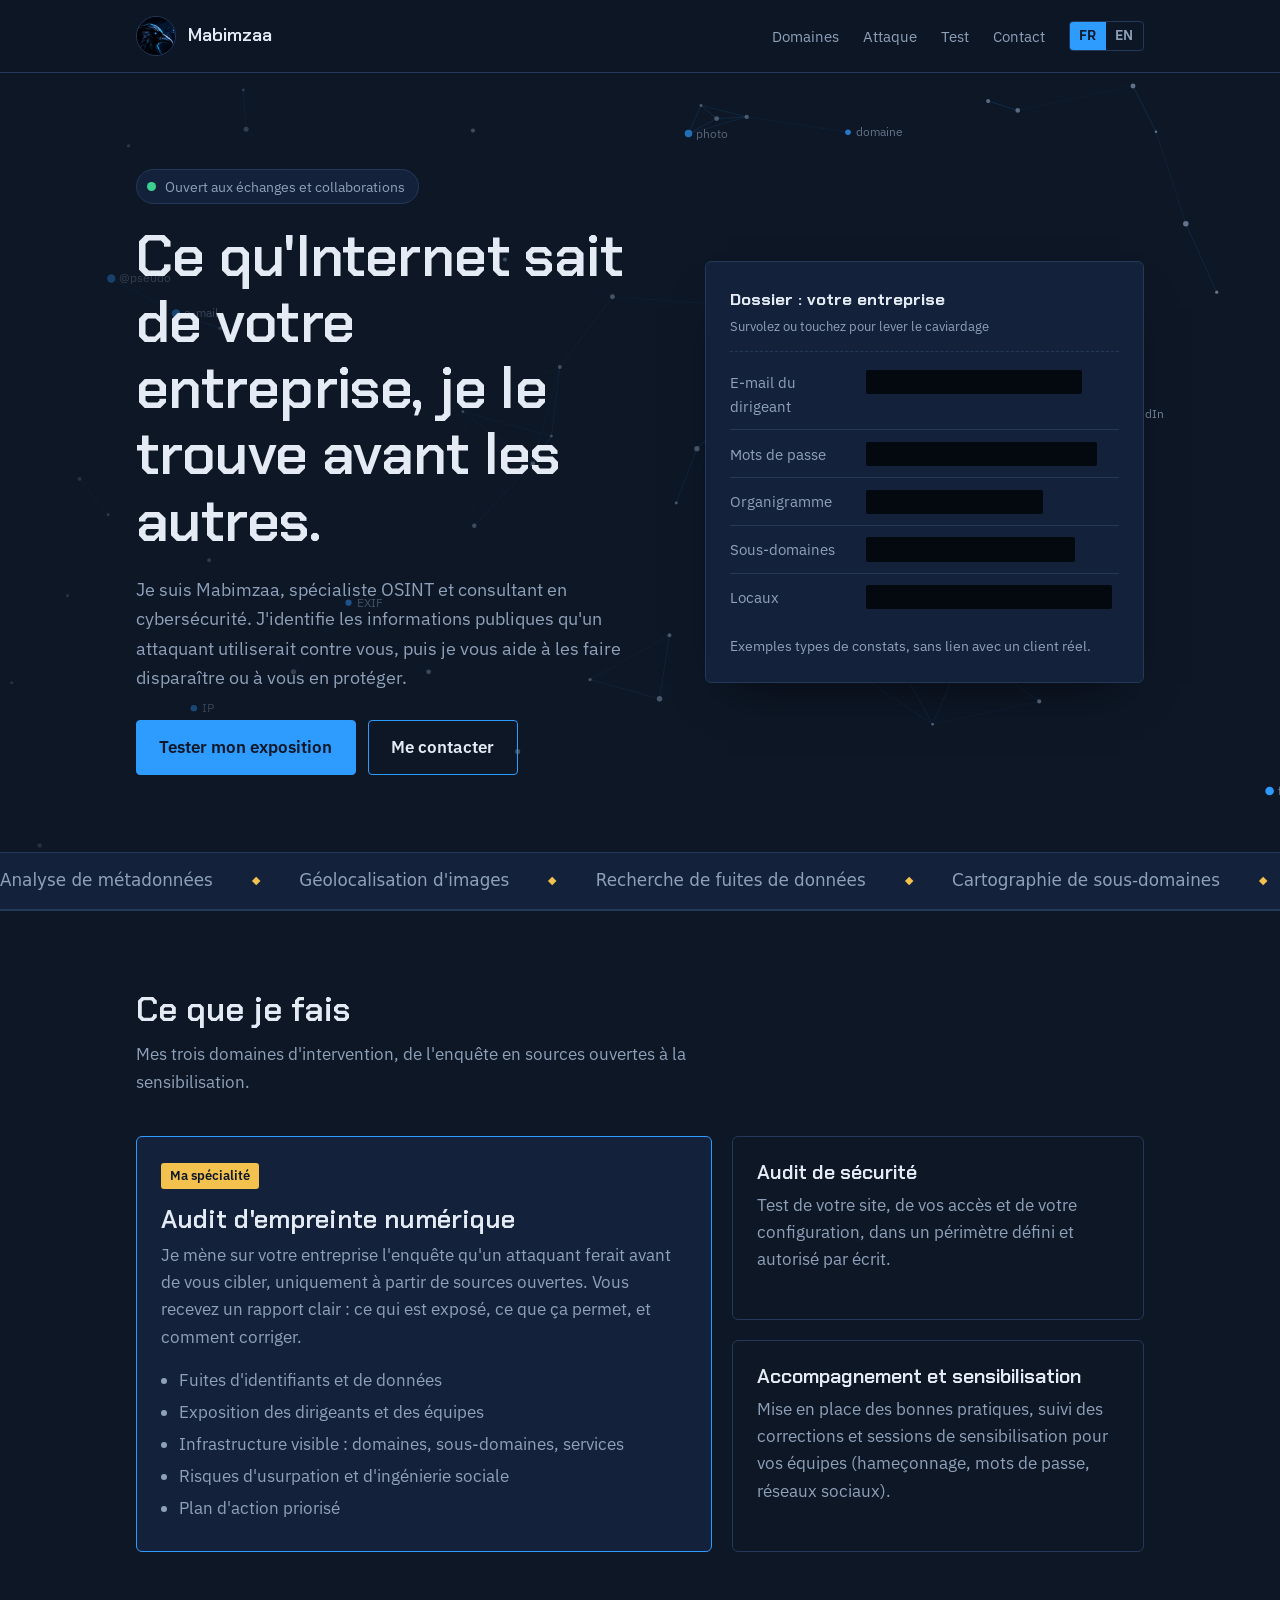
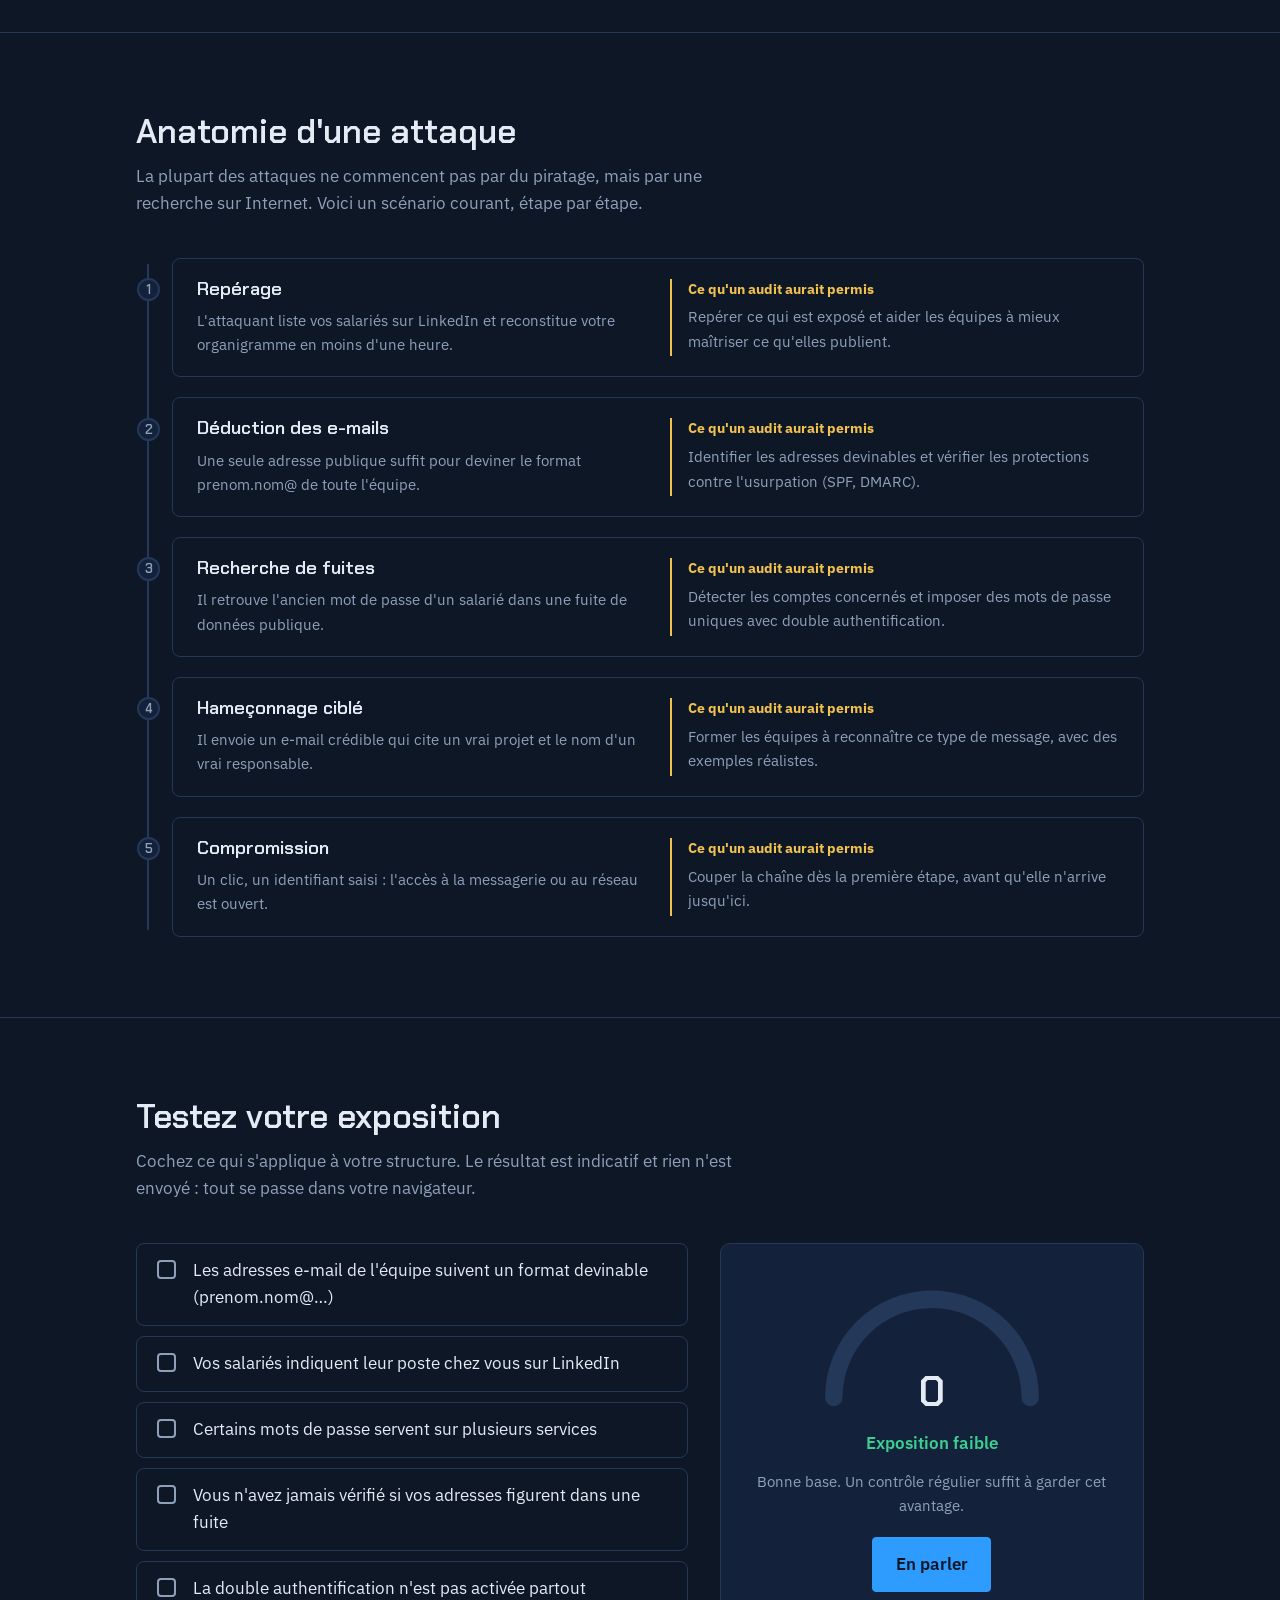
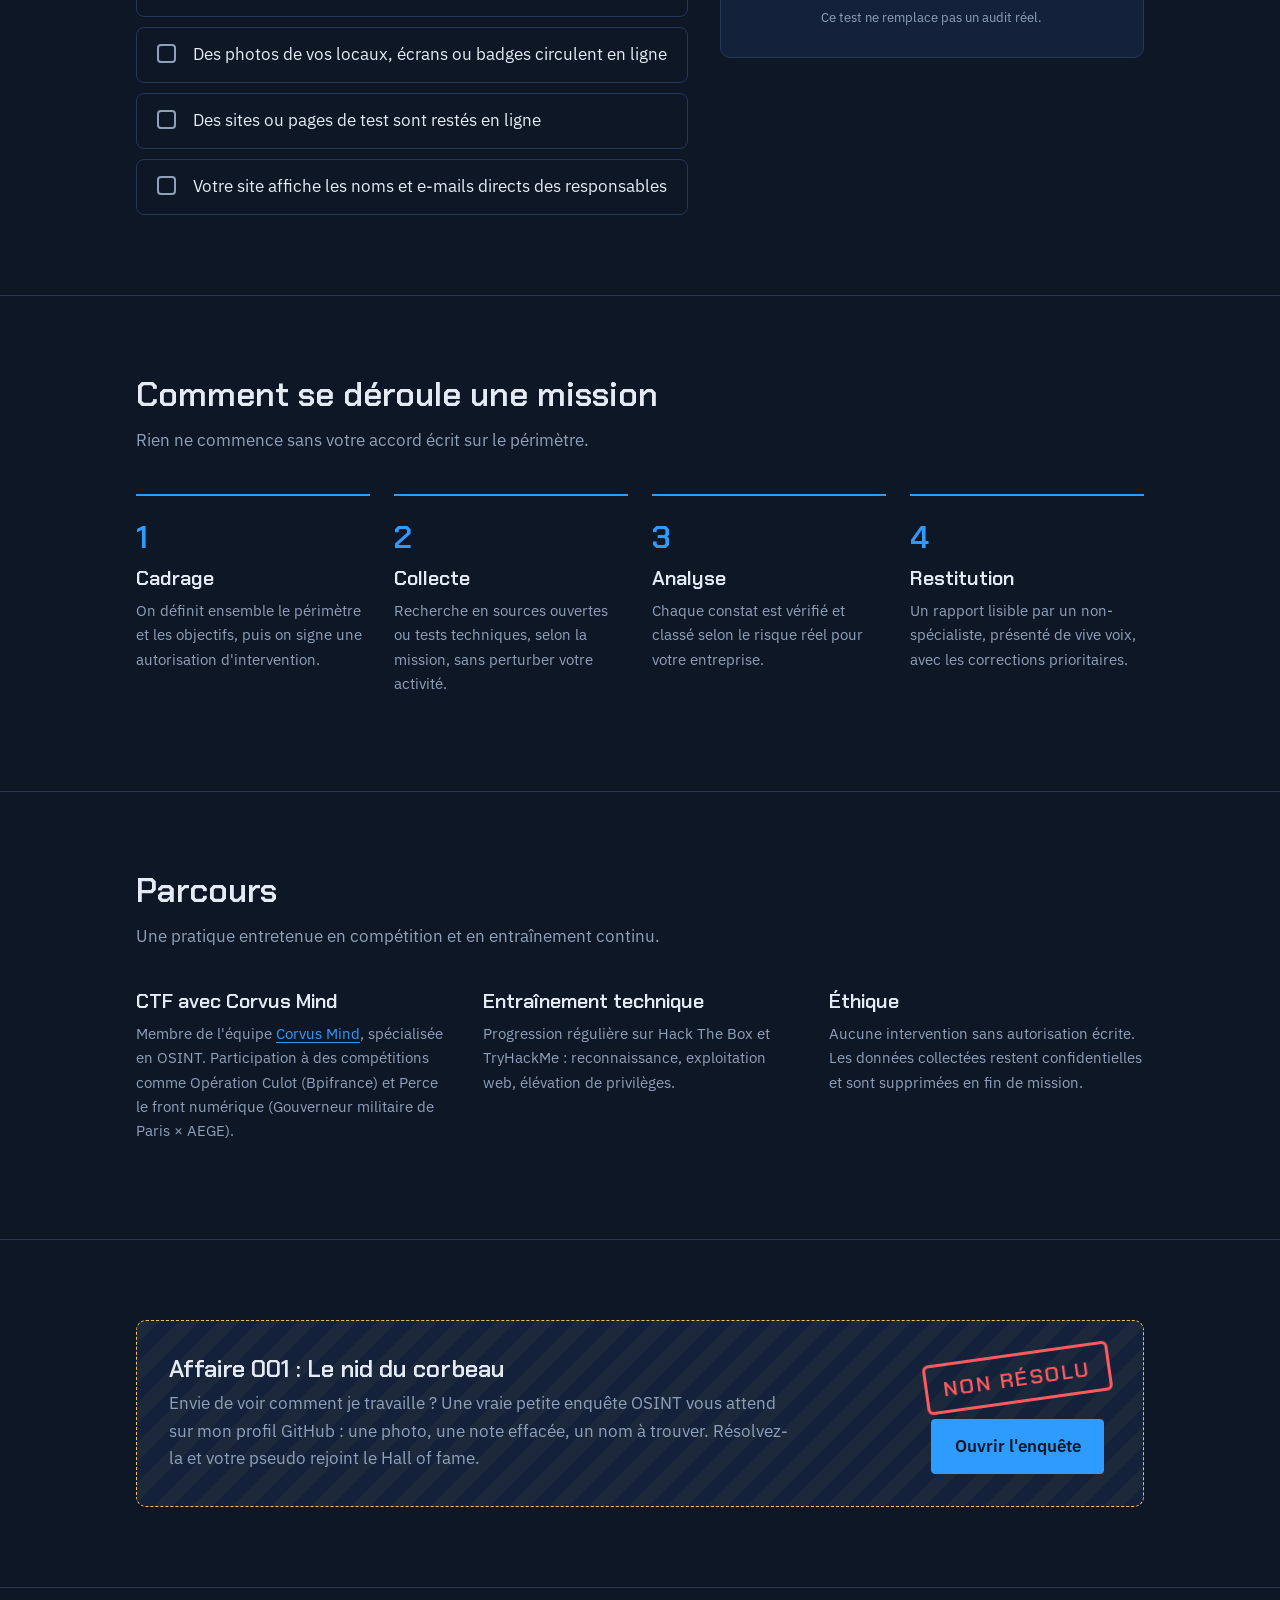
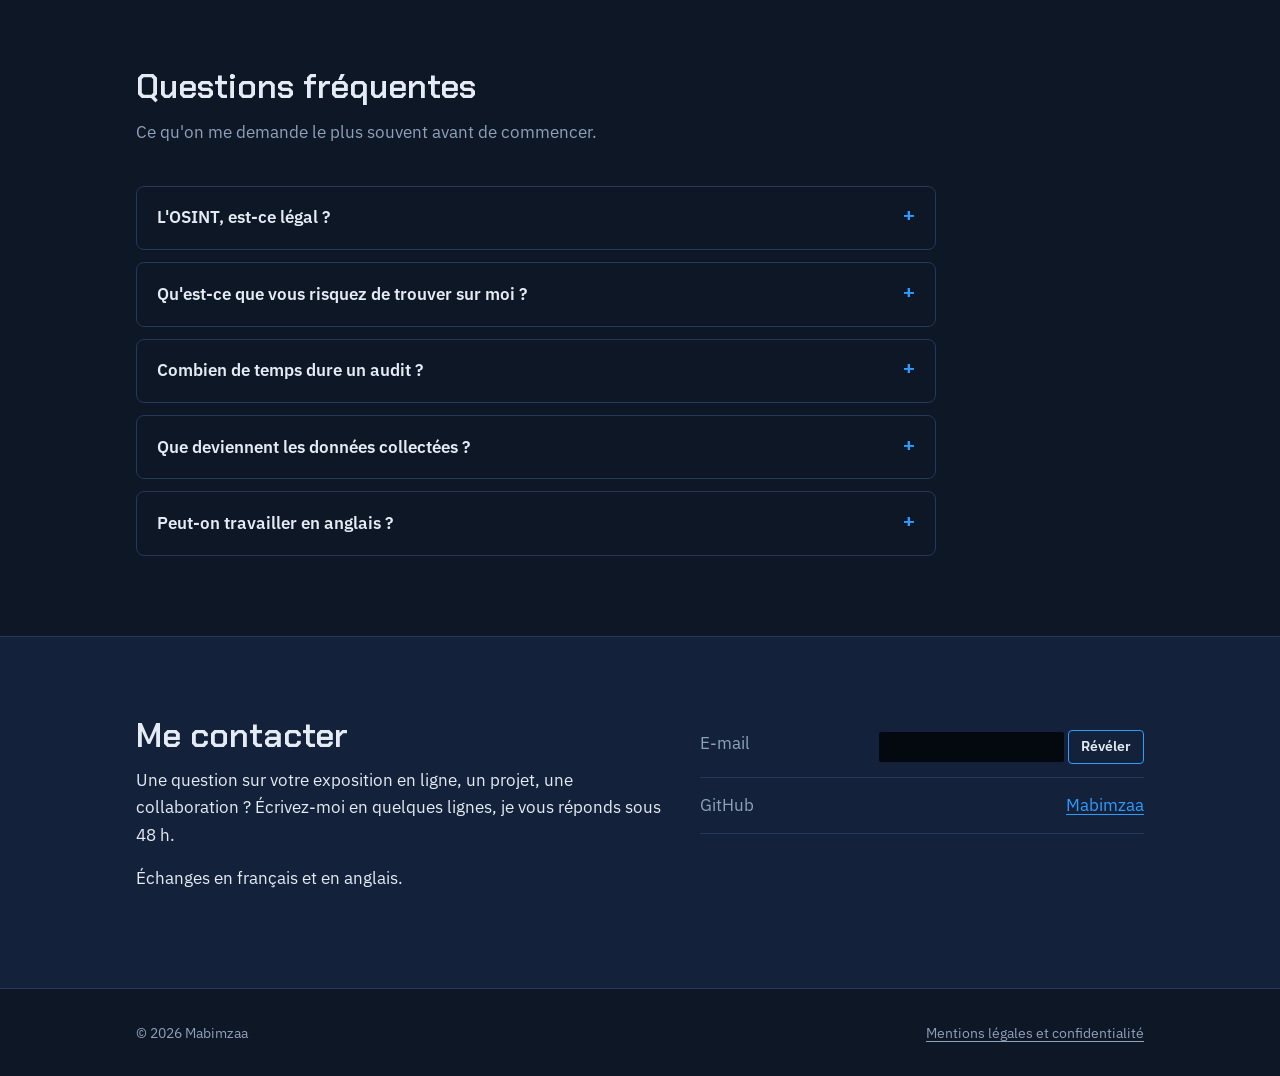
==== commit e60496fc: "Cache busting for CSS and JS" ====
--- a/index.html
+++ b/index.html
@@ -21,7 +21,7 @@
   <link rel="preconnect" href="https://fonts.googleapis.com">
   <link rel="preconnect" href="https://fonts.gstatic.com" crossorigin>
   <link href="https://fonts.googleapis.com/css2?family=Chakra+Petch:wght@500;600&family=IBM+Plex+Sans:wght@400;500;600&display=swap" rel="stylesheet">
-  <link rel="stylesheet" href="assets/style.css">
+  <link rel="stylesheet" href="assets/style.css?v=2">
 </head>
 <body>
   <div class="progress" aria-hidden="true"></div>
@@ -348,6 +348,6 @@
     </div>
   </footer>
 
-  <script src="assets/main.js"></script>
+  <script src="assets/main.js?v=2"></script>
 </body>
 </html>
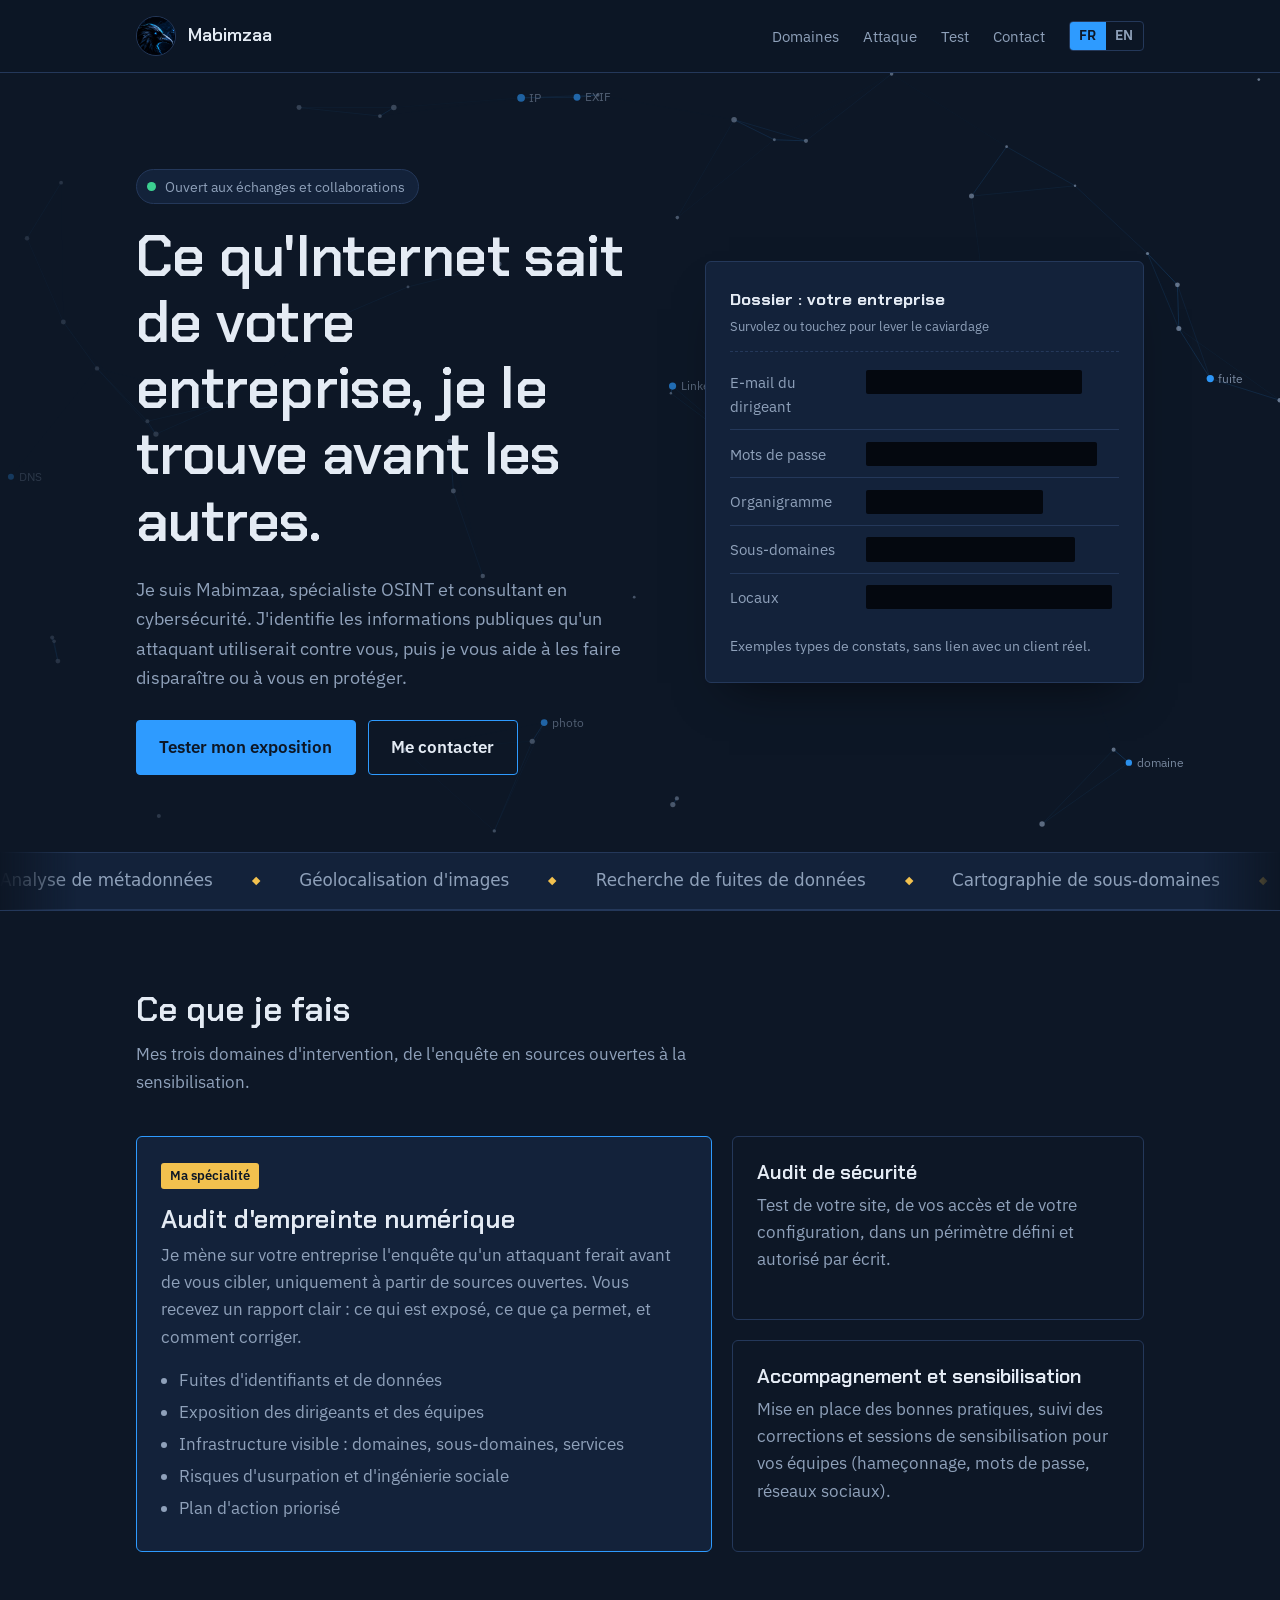
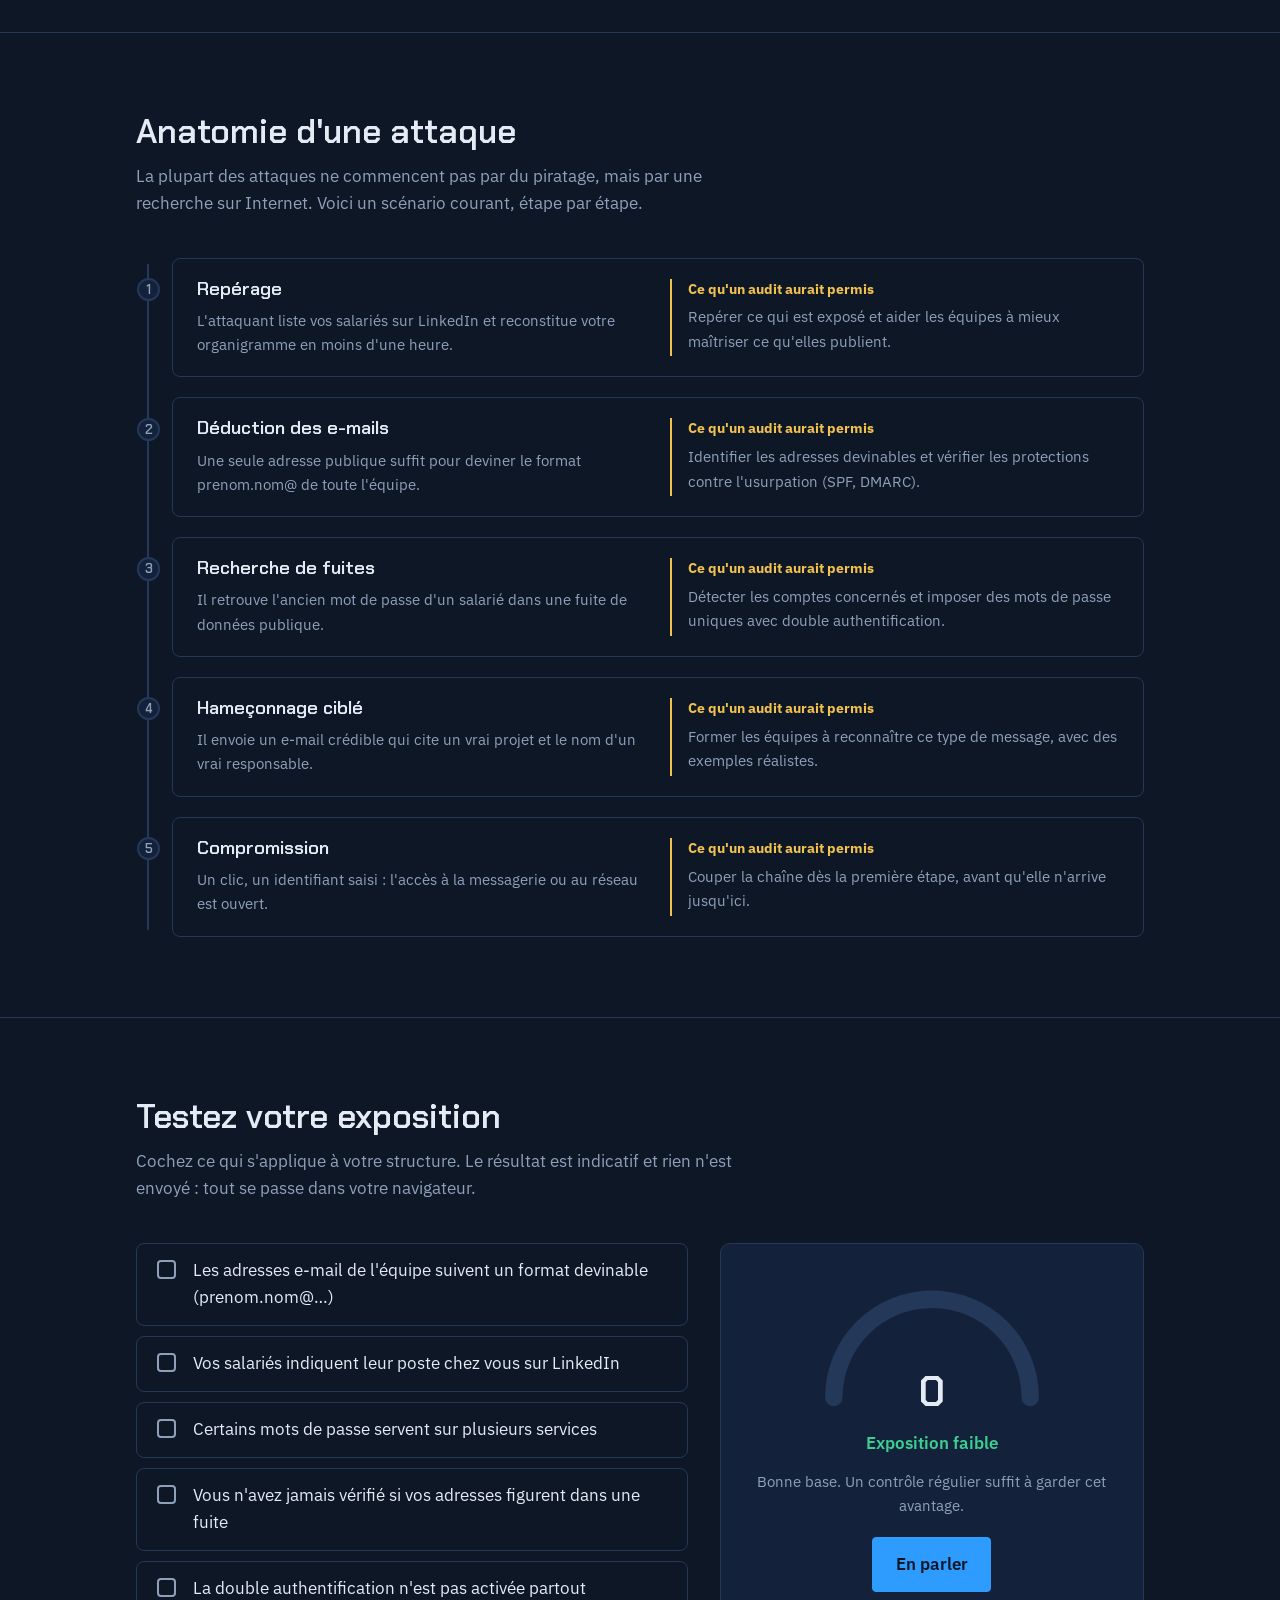
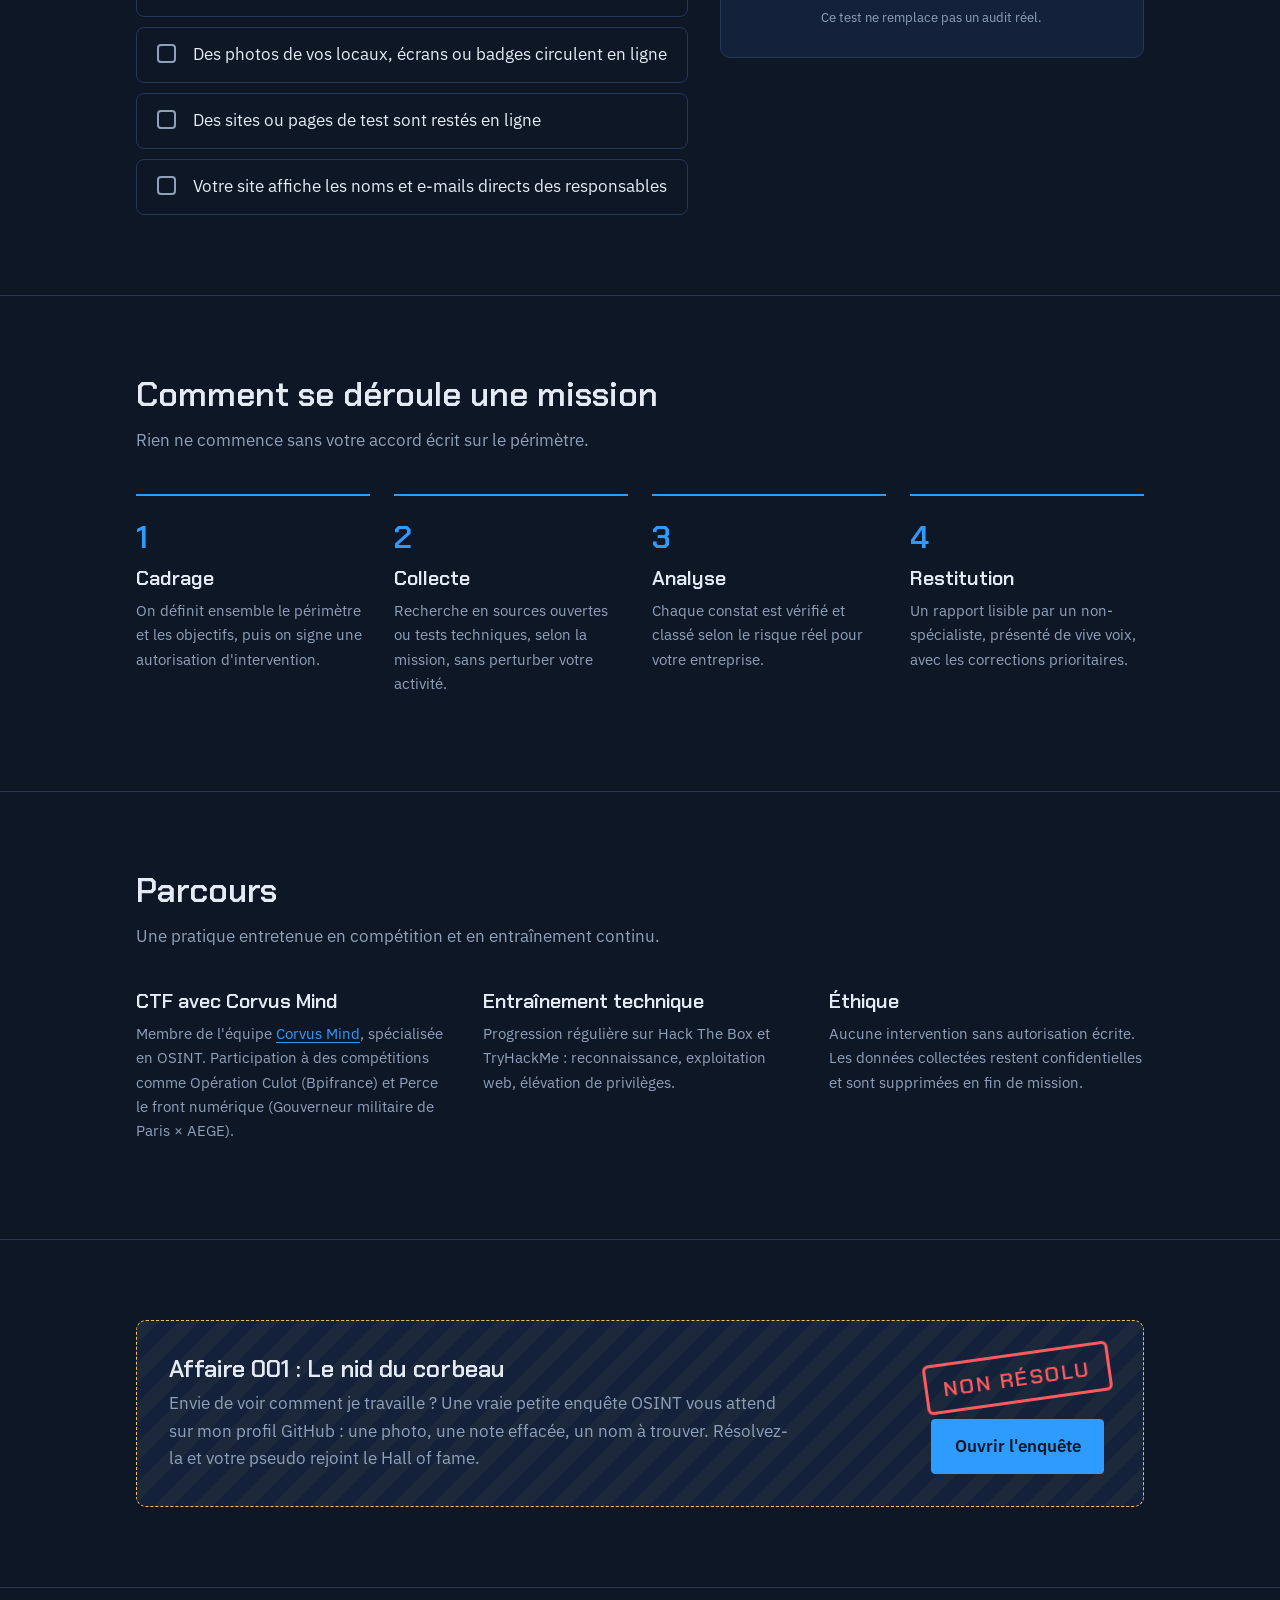
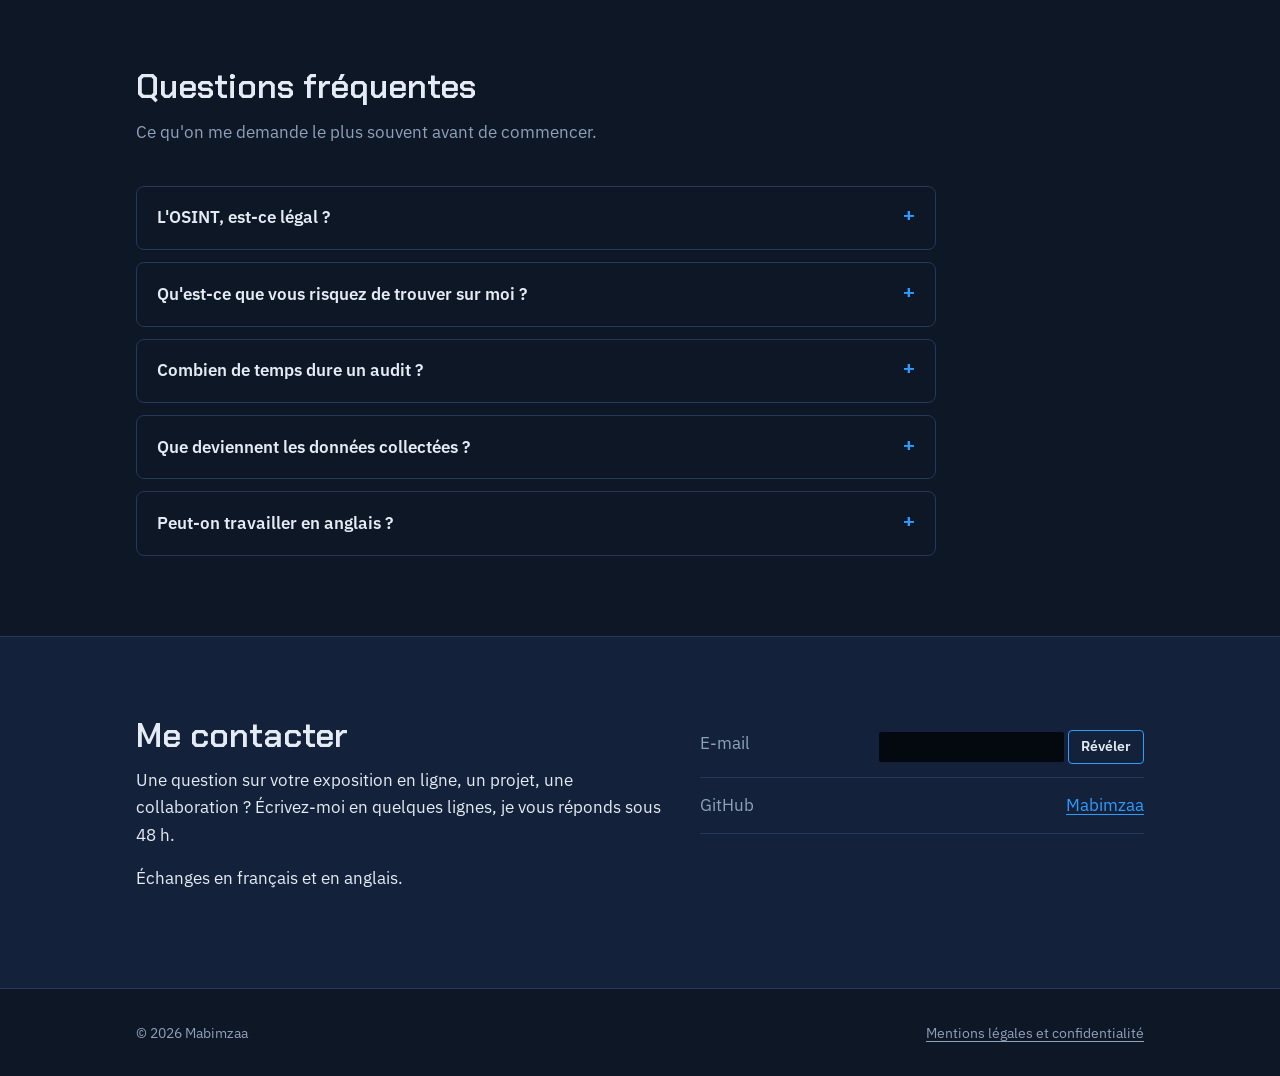
==== commit 6d0fafbf: "Fix ticker without animations" ====
--- a/index.html
+++ b/index.html
@@ -21,7 +21,7 @@
   <link rel="preconnect" href="https://fonts.googleapis.com">
   <link rel="preconnect" href="https://fonts.gstatic.com" crossorigin>
   <link href="https://fonts.googleapis.com/css2?family=Chakra+Petch:wght@500;600&family=IBM+Plex+Sans:wght@400;500;600&display=swap" rel="stylesheet">
-  <link rel="stylesheet" href="assets/style.css?v=2">
+  <link rel="stylesheet" href="assets/style.css?v=3">
 </head>
 <body>
   <div class="progress" aria-hidden="true"></div>
@@ -348,6 +348,6 @@
     </div>
   </footer>
 
-  <script src="assets/main.js?v=2"></script>
+  <script src="assets/main.js?v=3"></script>
 </body>
 </html>
--- a/assets/style.css
+++ b/assets/style.css
@@ -486,6 +486,8 @@
 
 /* Bandeau défilant des techniques */
 .ticker {
+  -webkit-mask-image: linear-gradient(90deg, transparent, #000 6%, #000 94%, transparent);
+          mask-image: linear-gradient(90deg, transparent, #000 6%, #000 94%, transparent);
   border-top: 1px solid var(--line);
   border-bottom: 1px solid var(--line);
   background: var(--ink-2);
@@ -747,7 +749,8 @@
 .js .reveal.is-in { opacity: 1; transform: none; }
 
 @media (prefers-reduced-motion: reduce) {
-  .ticker-track { animation: none; flex-wrap: wrap; width: auto; }
+  .ticker-track { animation: none; }
+  .ticker span[aria-hidden="true"] { display: none; }
   .status i { animation: none; }
   .js .reveal { opacity: 1; transform: none; transition: none; }
   .service, .service:hover { transform: none; transition: none; }
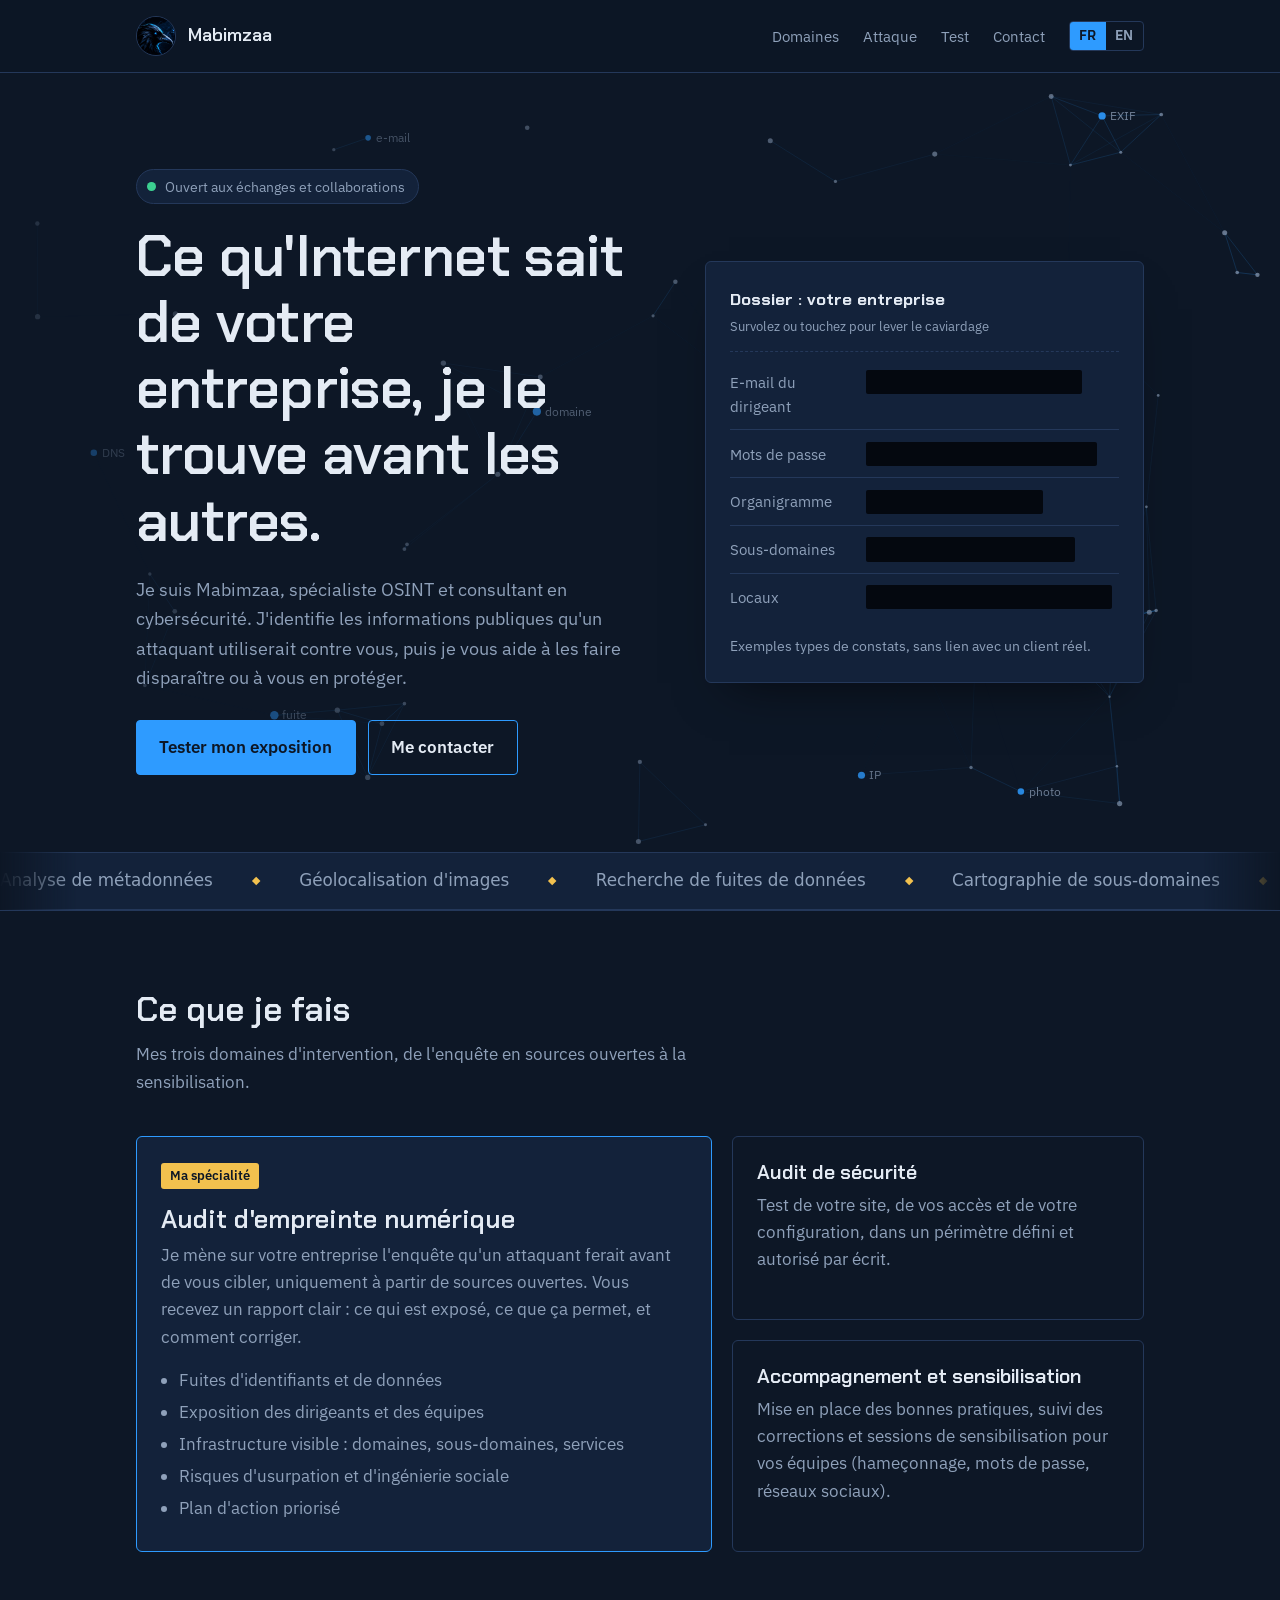
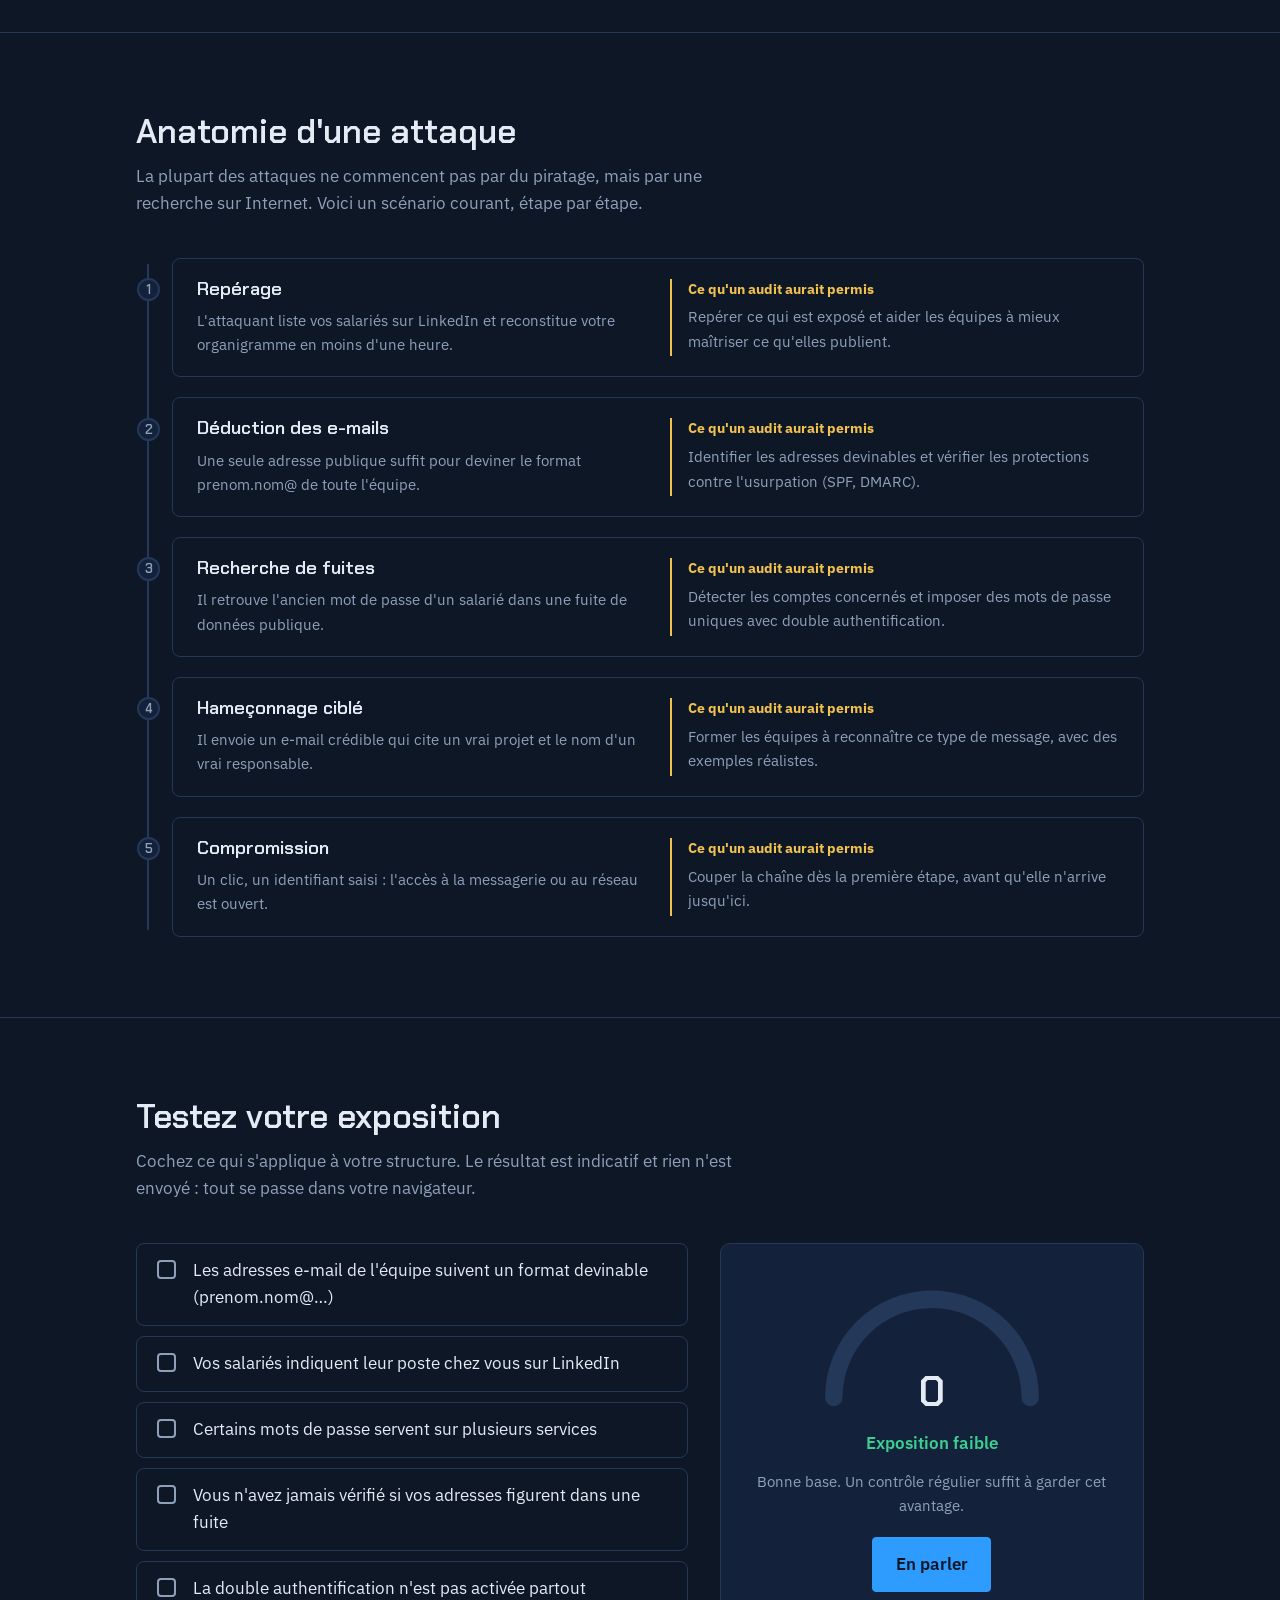
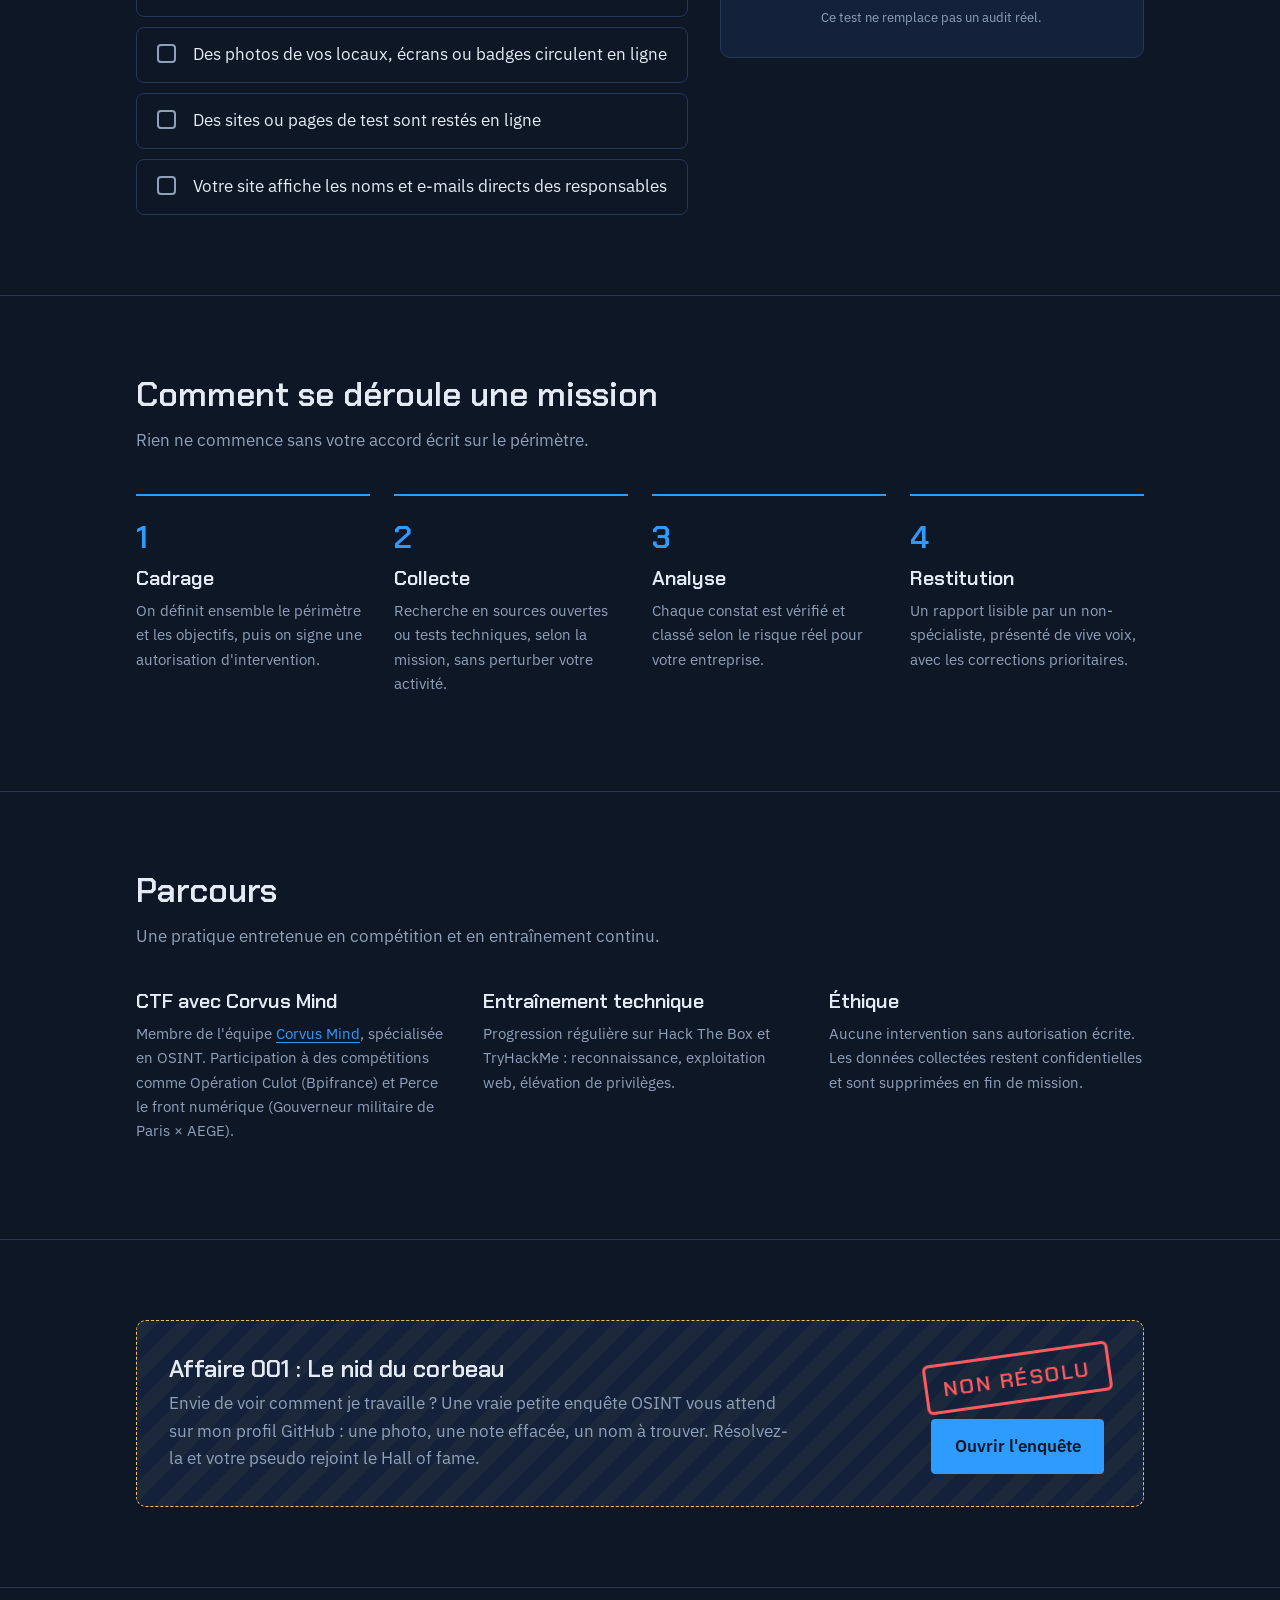
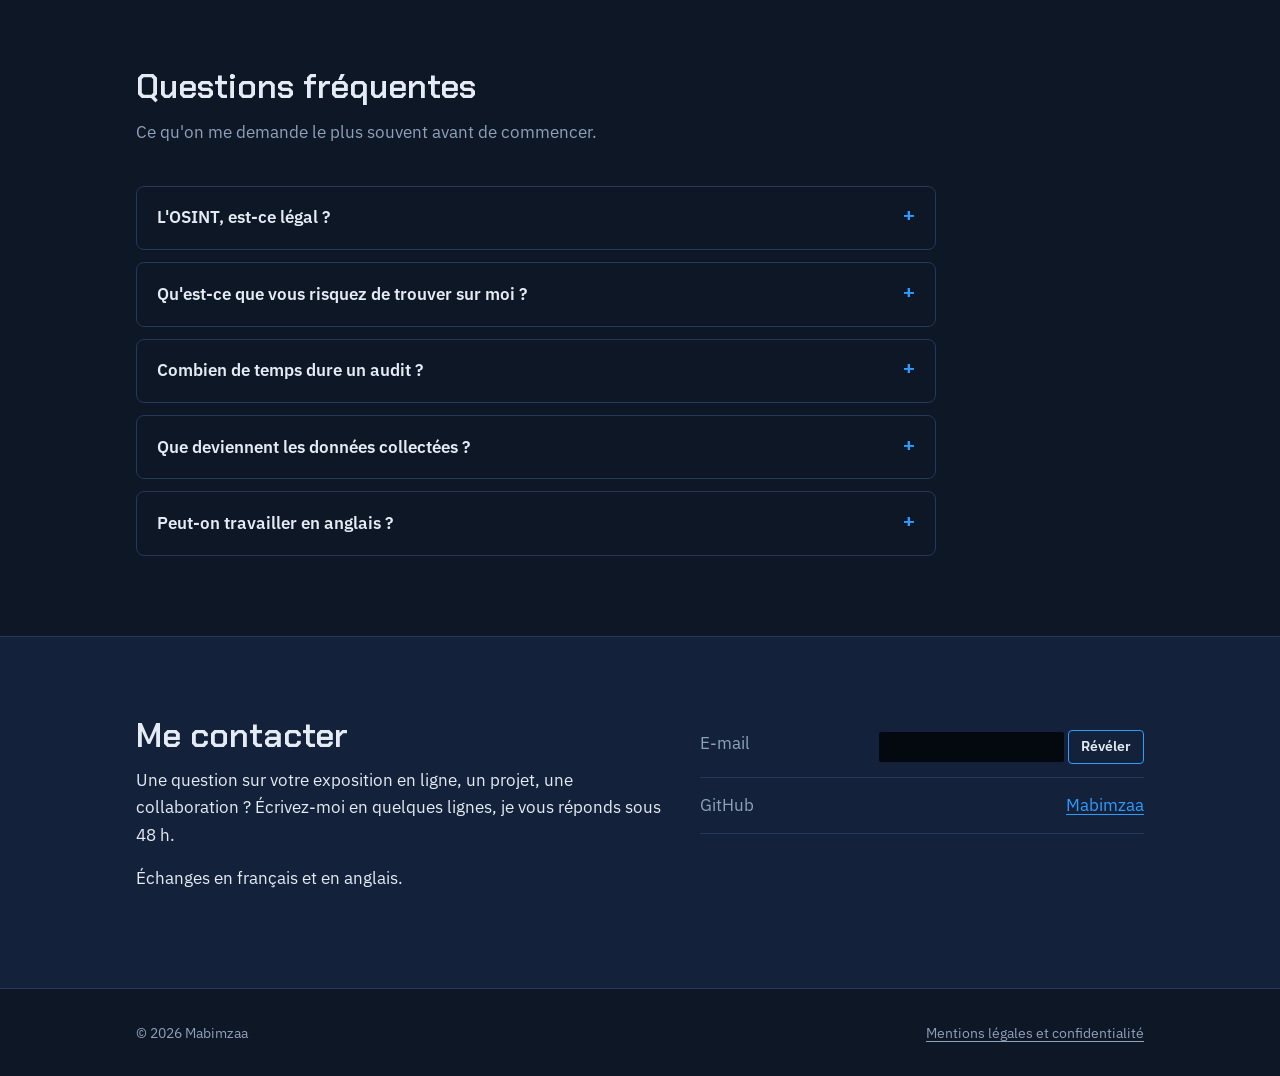
==== commit d218e632: "Ticker scrolls slowly with reduced motion" ====
--- a/index.html
+++ b/index.html
@@ -21,7 +21,7 @@
   <link rel="preconnect" href="https://fonts.googleapis.com">
   <link rel="preconnect" href="https://fonts.gstatic.com" crossorigin>
   <link href="https://fonts.googleapis.com/css2?family=Chakra+Petch:wght@500;600&family=IBM+Plex+Sans:wght@400;500;600&display=swap" rel="stylesheet">
-  <link rel="stylesheet" href="assets/style.css?v=3">
+  <link rel="stylesheet" href="assets/style.css?v=4">
 </head>
 <body>
   <div class="progress" aria-hidden="true"></div>
@@ -348,6 +348,6 @@
     </div>
   </footer>
 
-  <script src="assets/main.js?v=3"></script>
+  <script src="assets/main.js?v=4"></script>
 </body>
 </html>
--- a/assets/style.css
+++ b/assets/style.css
@@ -749,8 +749,7 @@
 .js .reveal.is-in { opacity: 1; transform: none; }
 
 @media (prefers-reduced-motion: reduce) {
-  .ticker-track { animation: none; }
-  .ticker span[aria-hidden="true"] { display: none; }
+  .ticker-track { animation-duration: 120s; }
   .status i { animation: none; }
   .js .reveal { opacity: 1; transform: none; transition: none; }
   .service, .service:hover { transform: none; transition: none; }
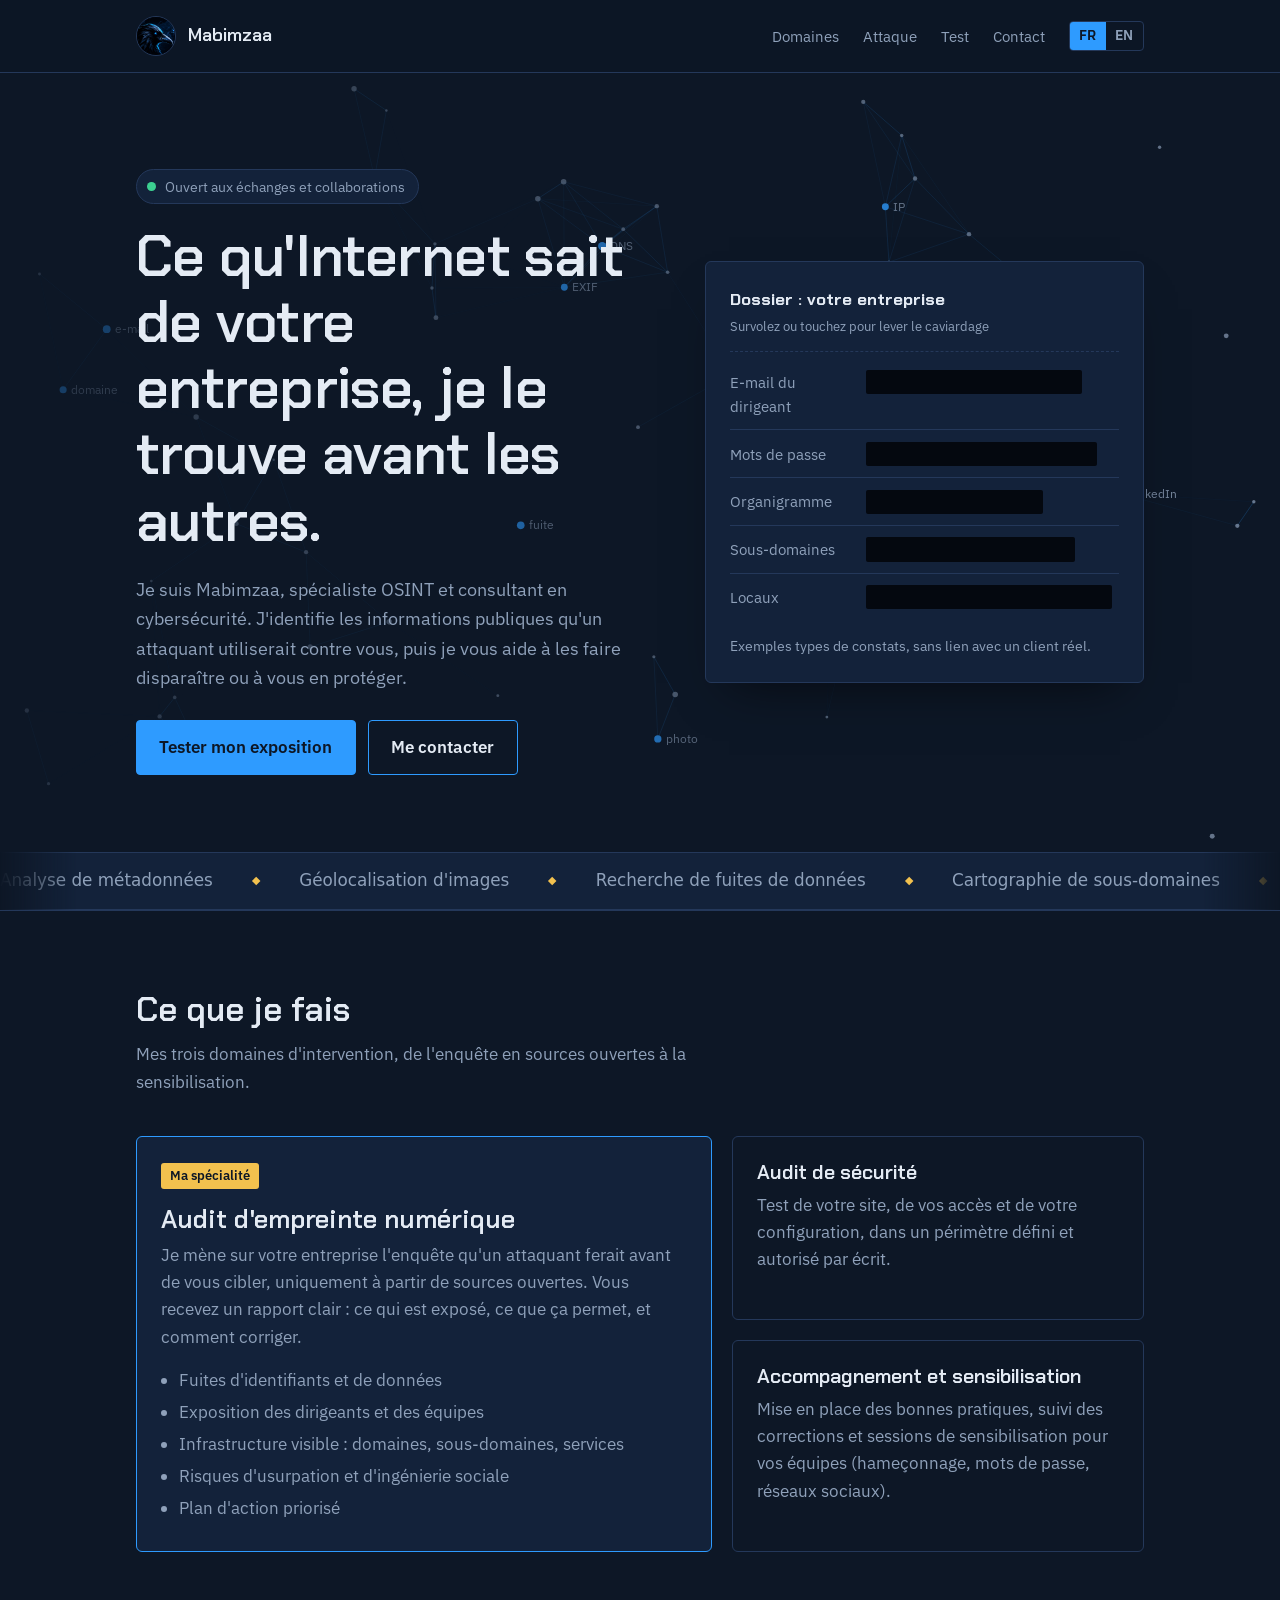
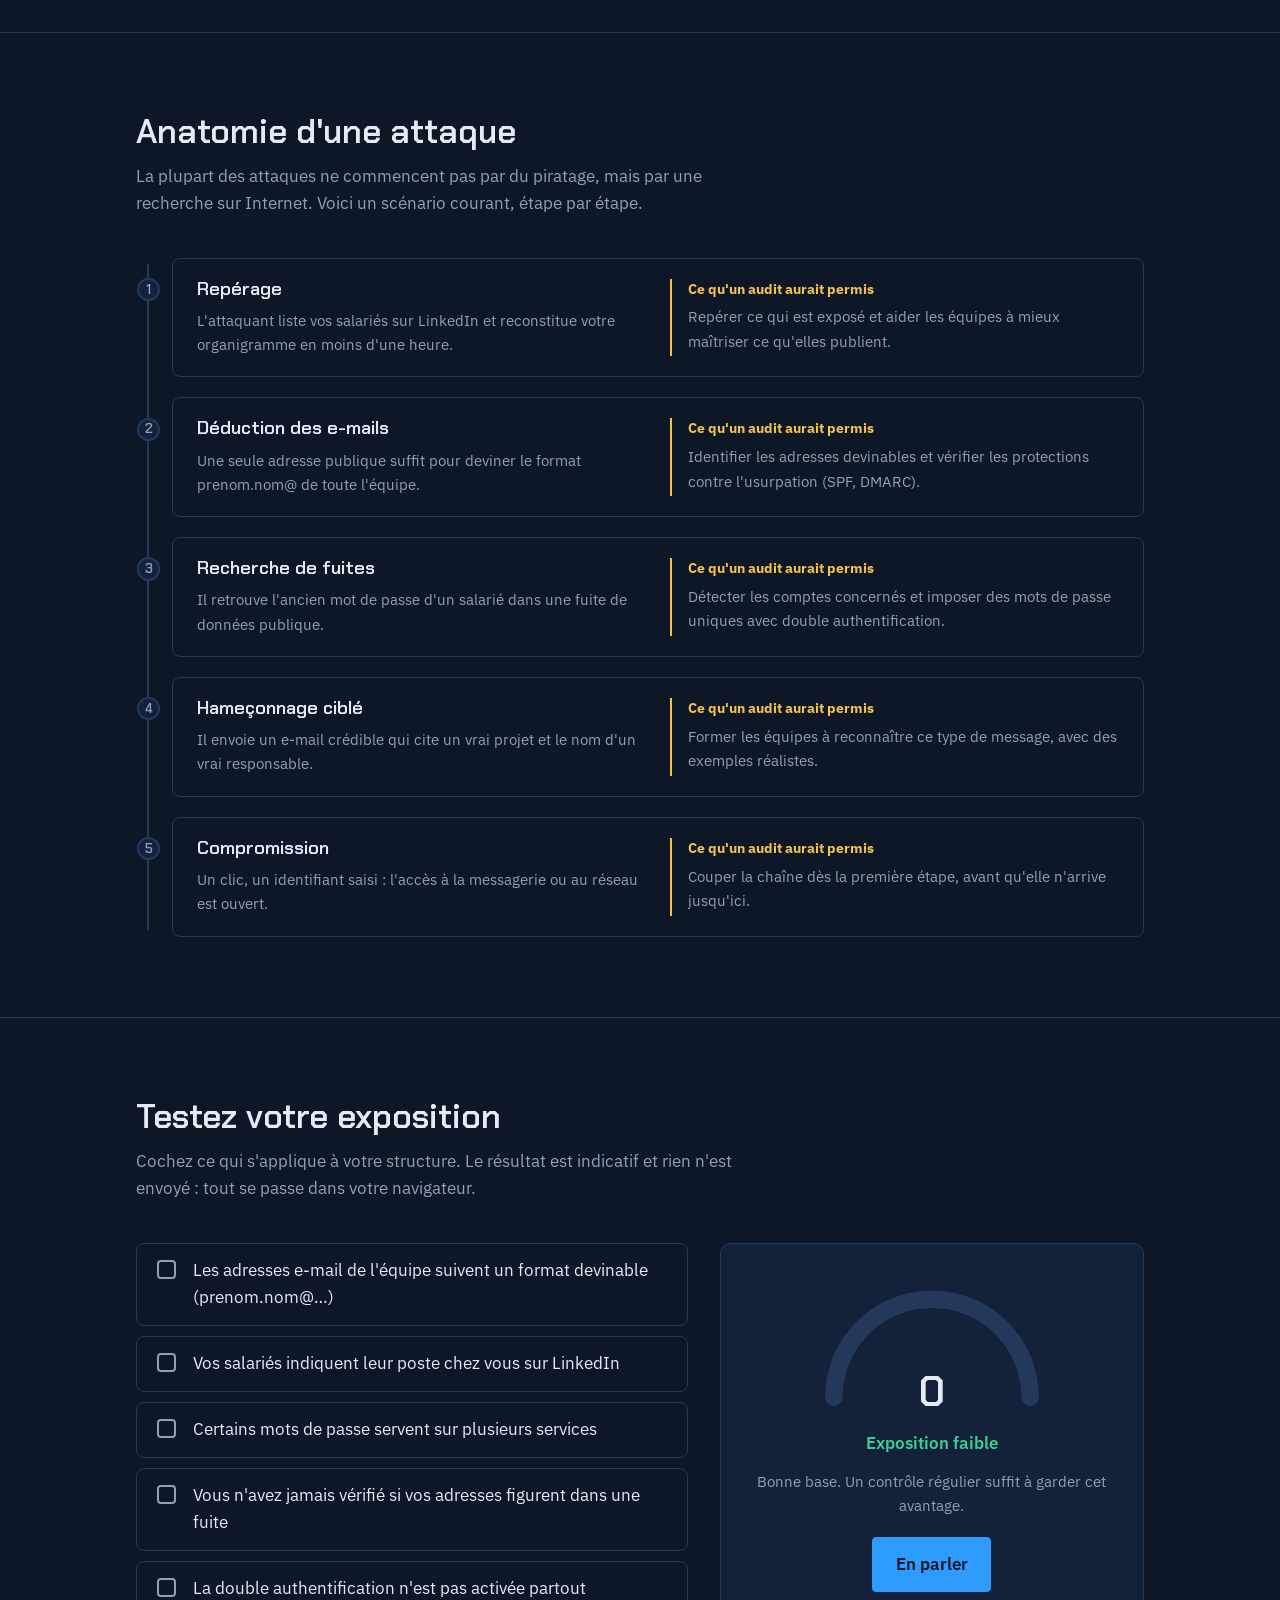
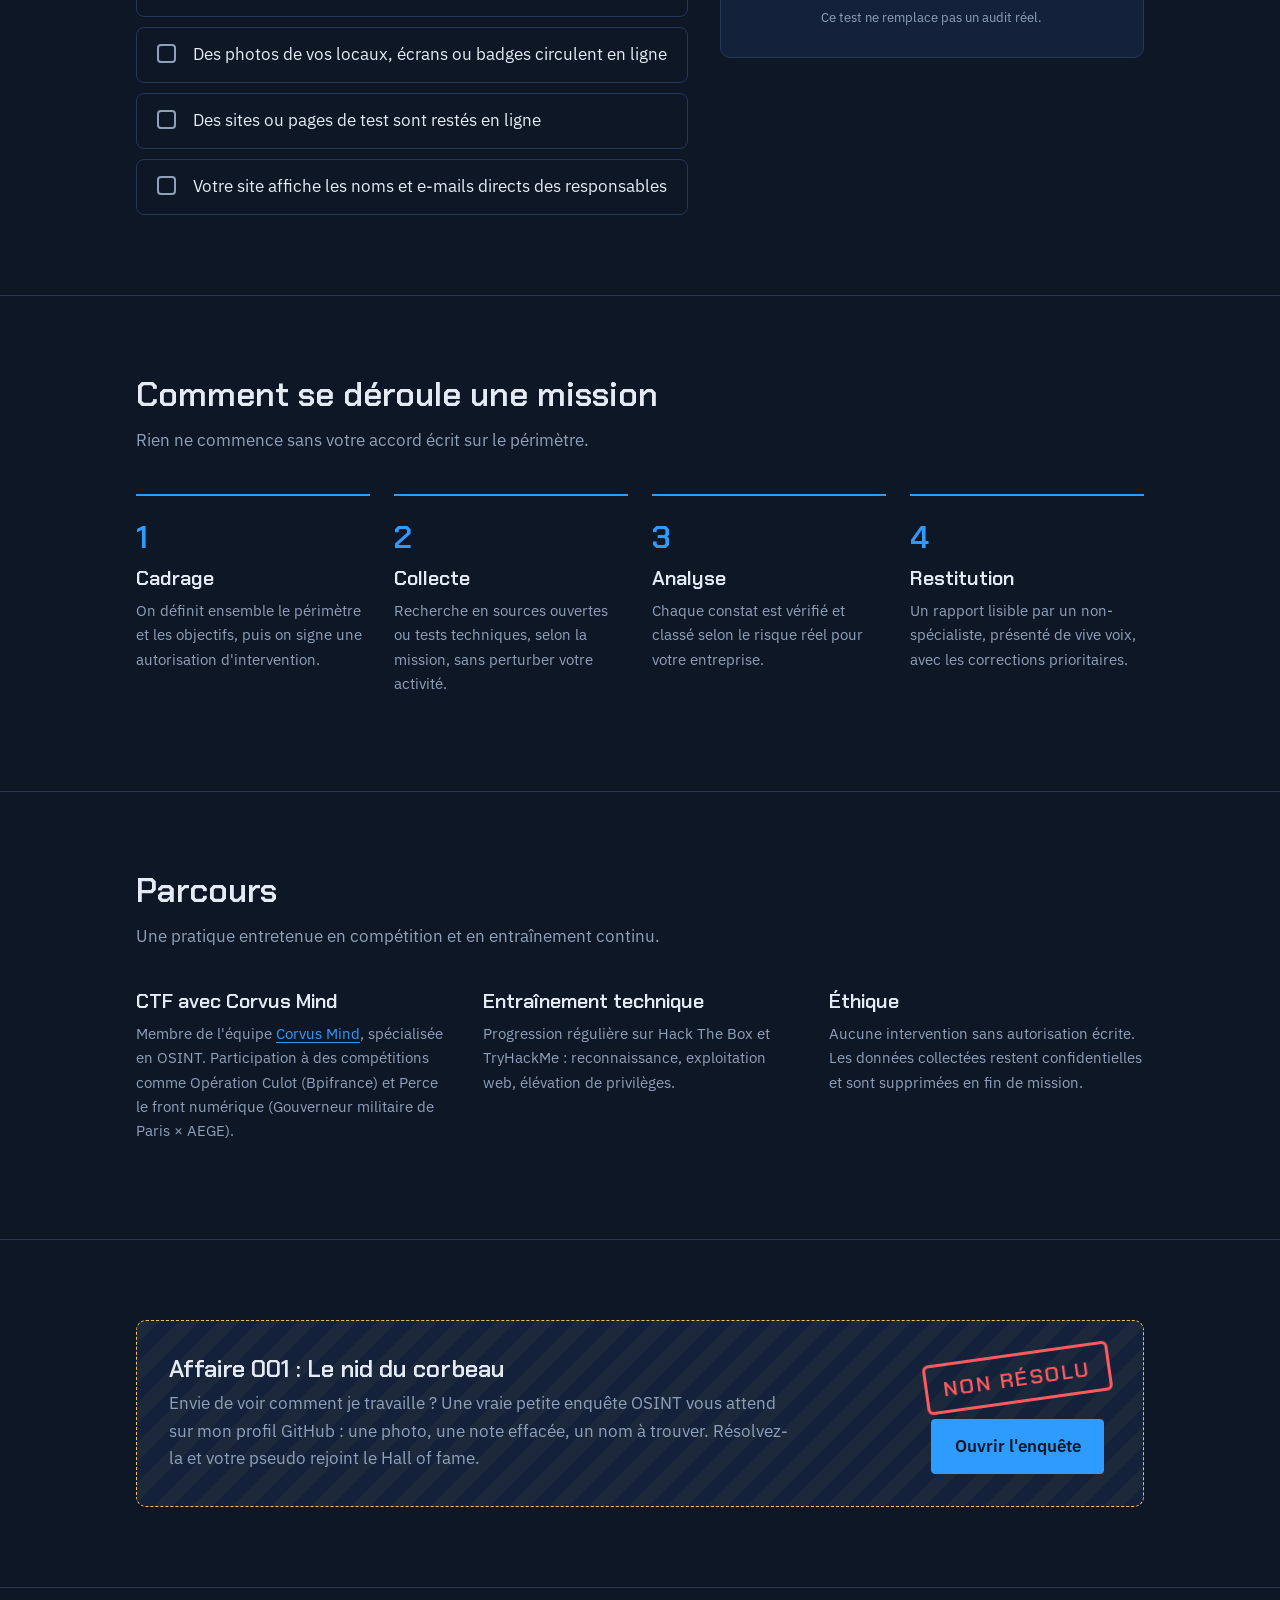
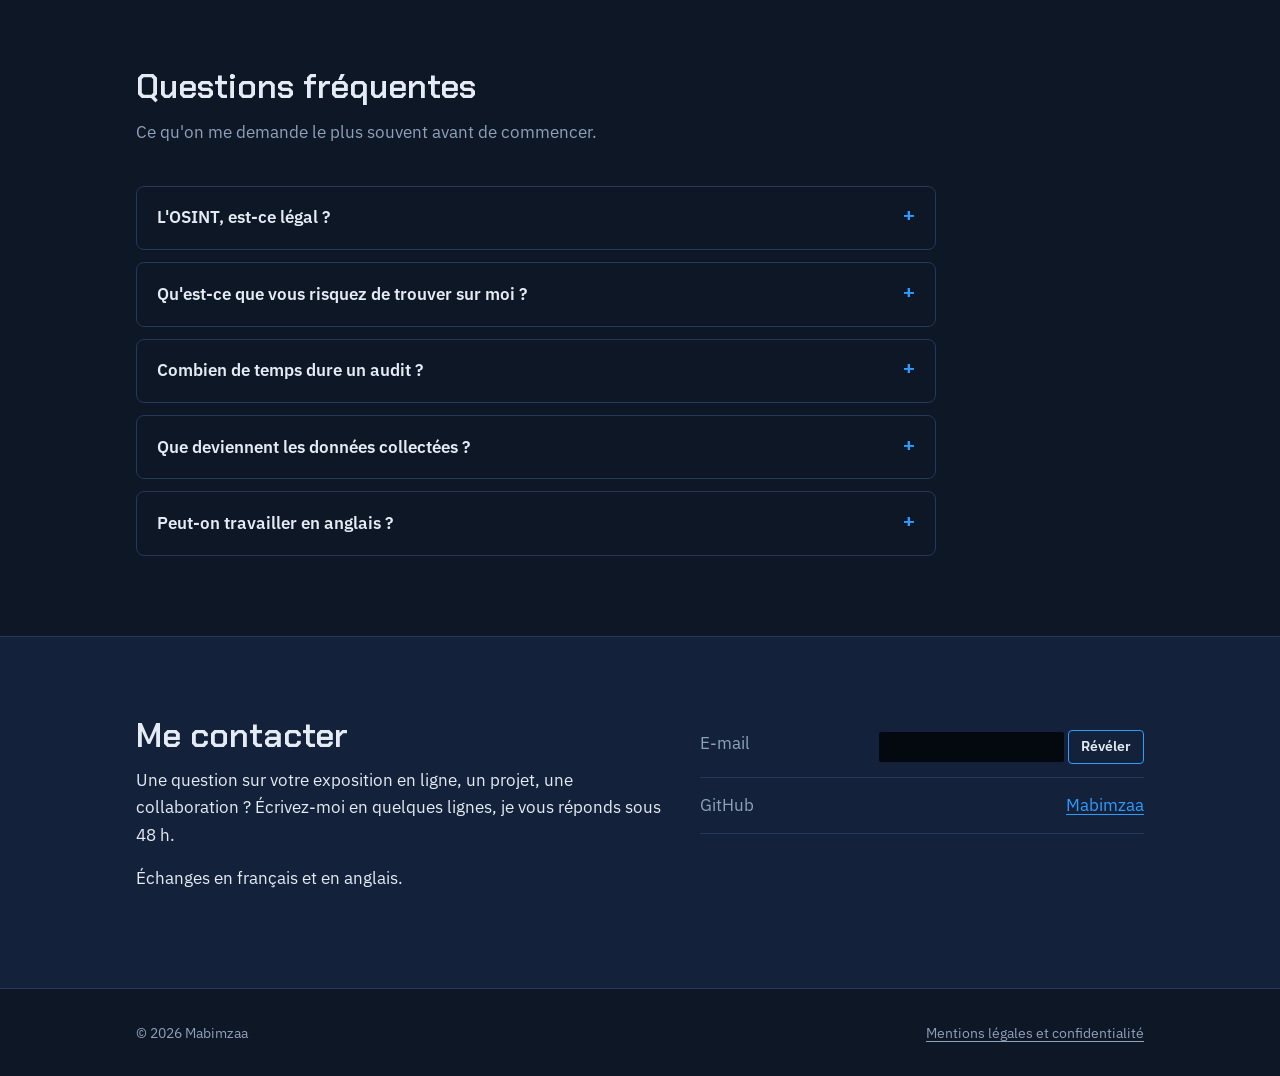
==== commit 264b461a: "Add README with screenshots" ====
--- a/index.html
+++ b/index.html
@@ -21,7 +21,7 @@
   <link rel="preconnect" href="https://fonts.googleapis.com">
   <link rel="preconnect" href="https://fonts.gstatic.com" crossorigin>
   <link href="https://fonts.googleapis.com/css2?family=Chakra+Petch:wght@500;600&family=IBM+Plex+Sans:wght@400;500;600&display=swap" rel="stylesheet">
-  <link rel="stylesheet" href="assets/style.css?v=4">
+  <link rel="stylesheet" href="assets/style.css?v=6">
 </head>
 <body>
   <div class="progress" aria-hidden="true"></div>
@@ -348,6 +348,6 @@
     </div>
   </footer>
 
-  <script src="assets/main.js?v=4"></script>
+  <script src="assets/main.js?v=6"></script>
 </body>
 </html>
--- a/assets/style.css
+++ b/assets/style.css
@@ -551,6 +551,7 @@
   bottom: .4rem;
   width: 2px;
   background: var(--line);
+  z-index: 0;
 }
 .attack::after {
   background: linear-gradient(var(--signal), #ff5a5f);
@@ -580,6 +581,9 @@
   font-family: var(--font-display);
   font-size: .8rem;
   font-weight: 600;
+  z-index: 1;
+  line-height: 1;
+  padding-top: .1em;
   background: var(--ink-2);
   border: 2px solid var(--line);
   color: var(--muted);
